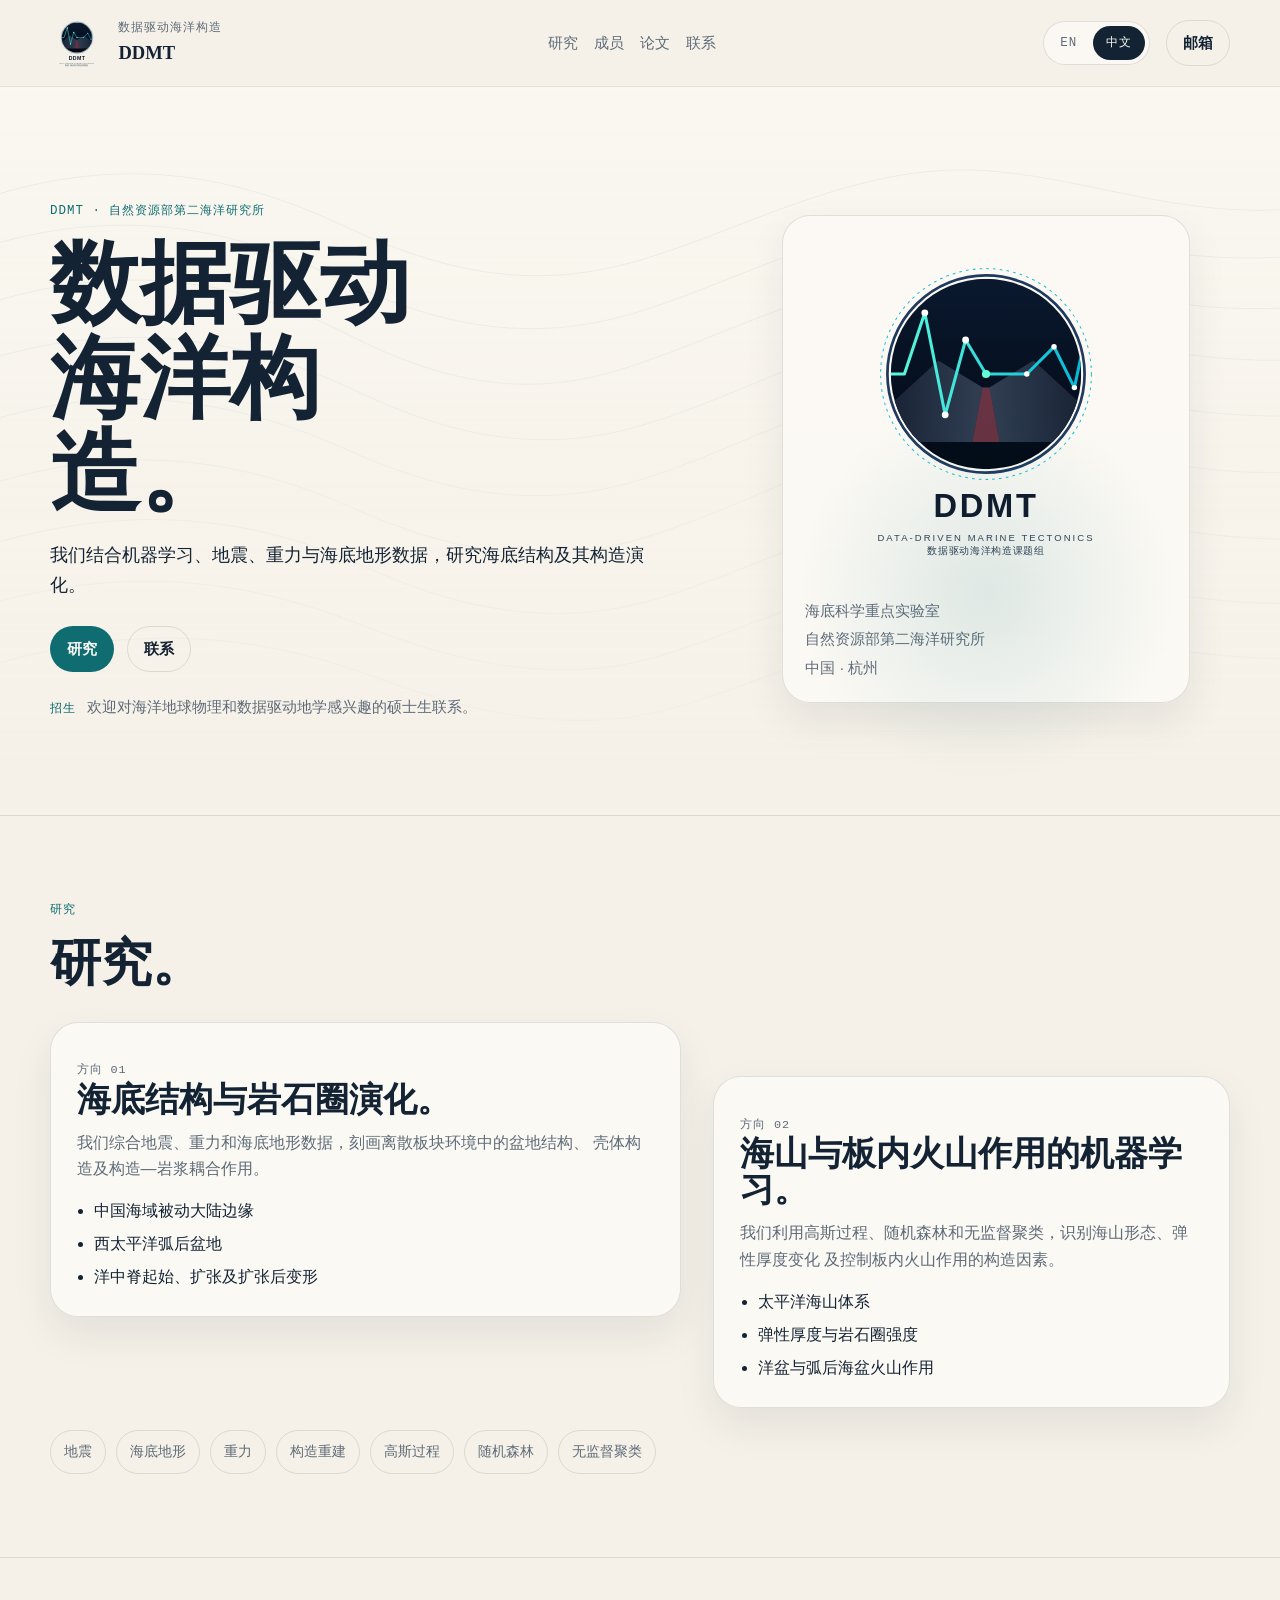
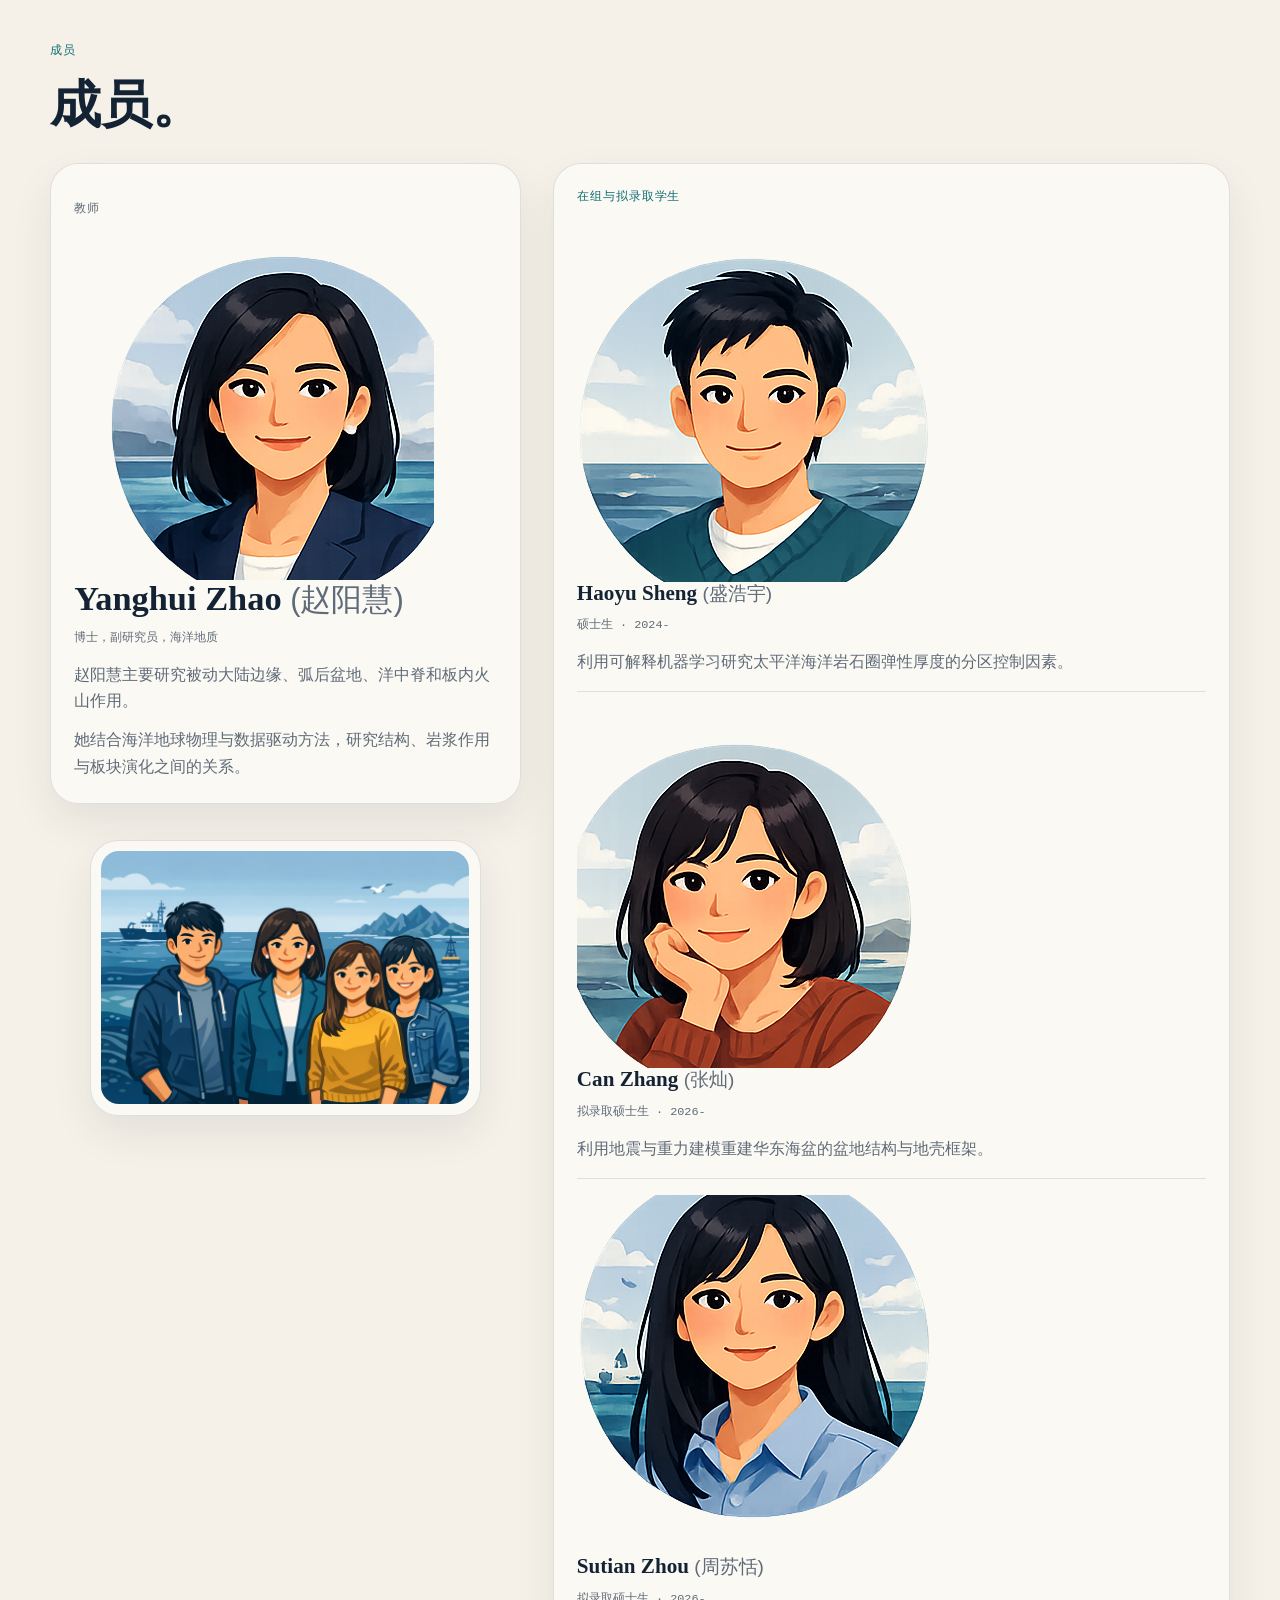
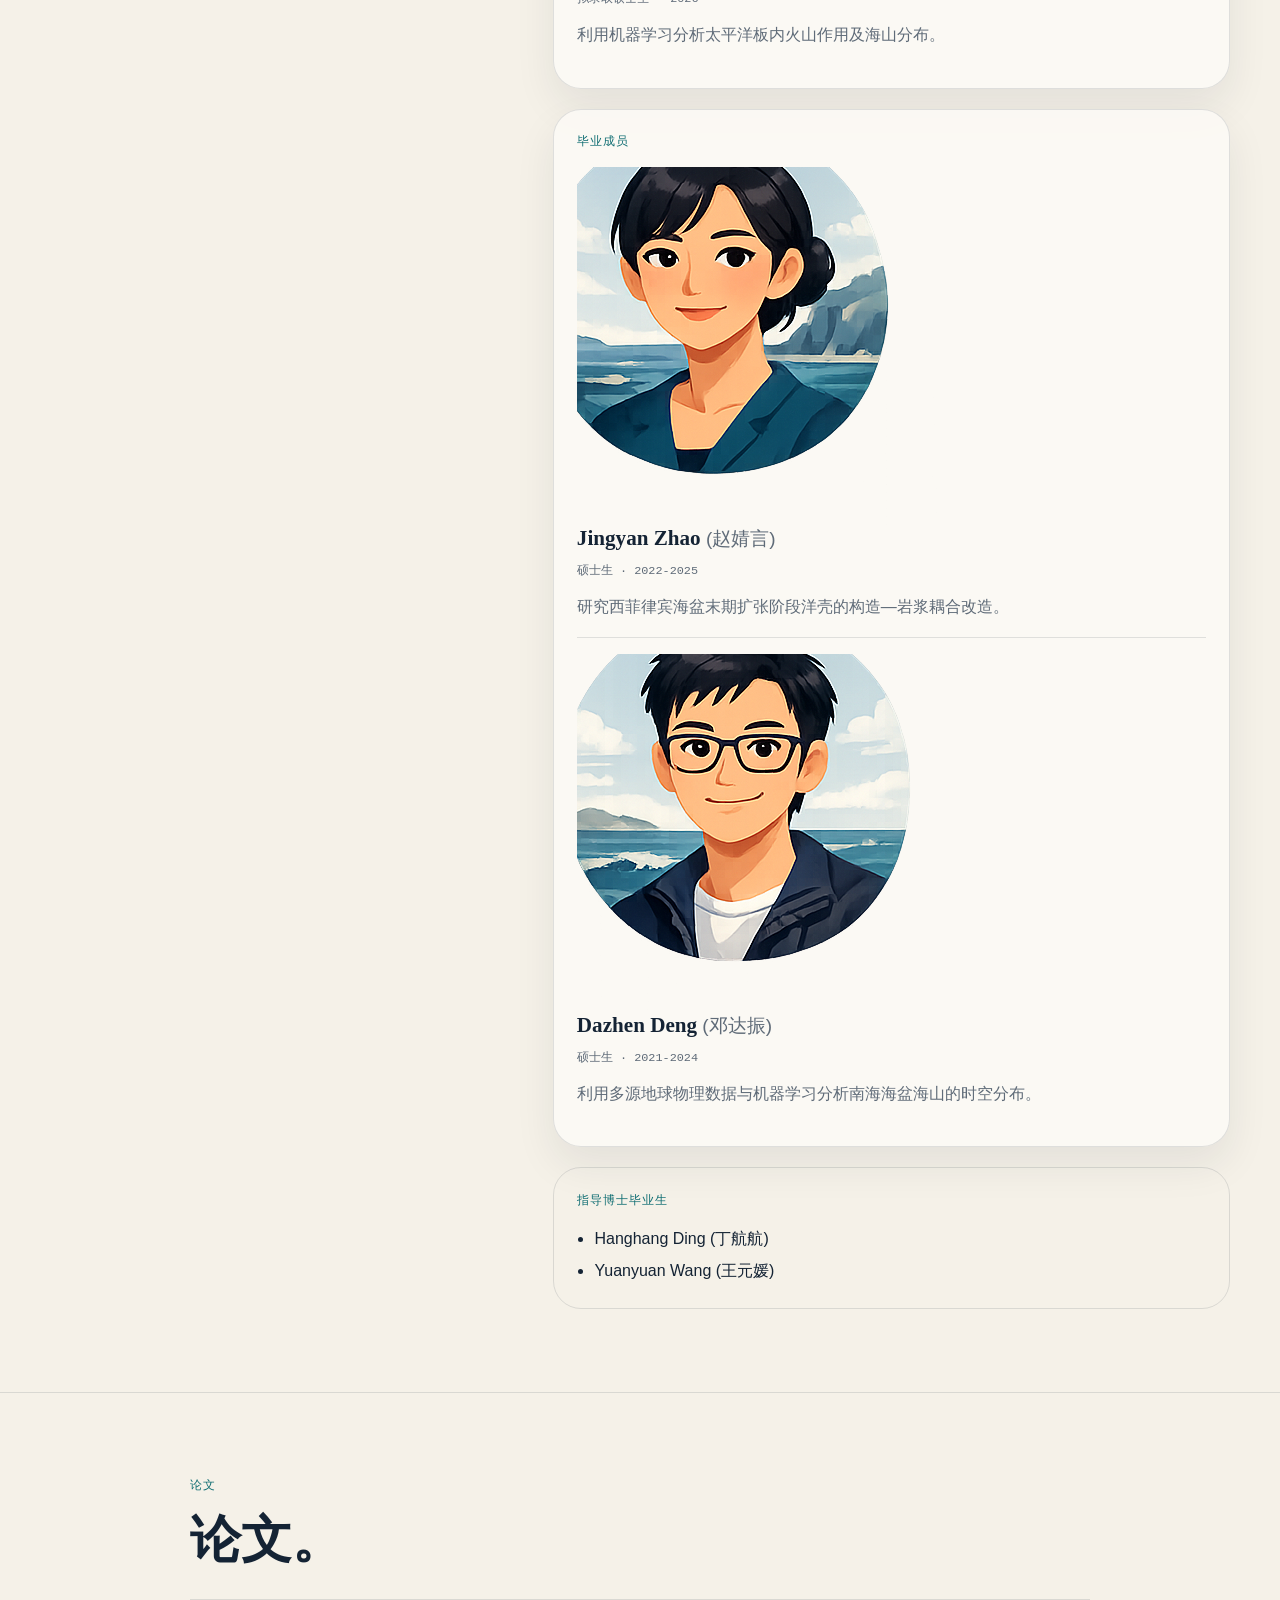
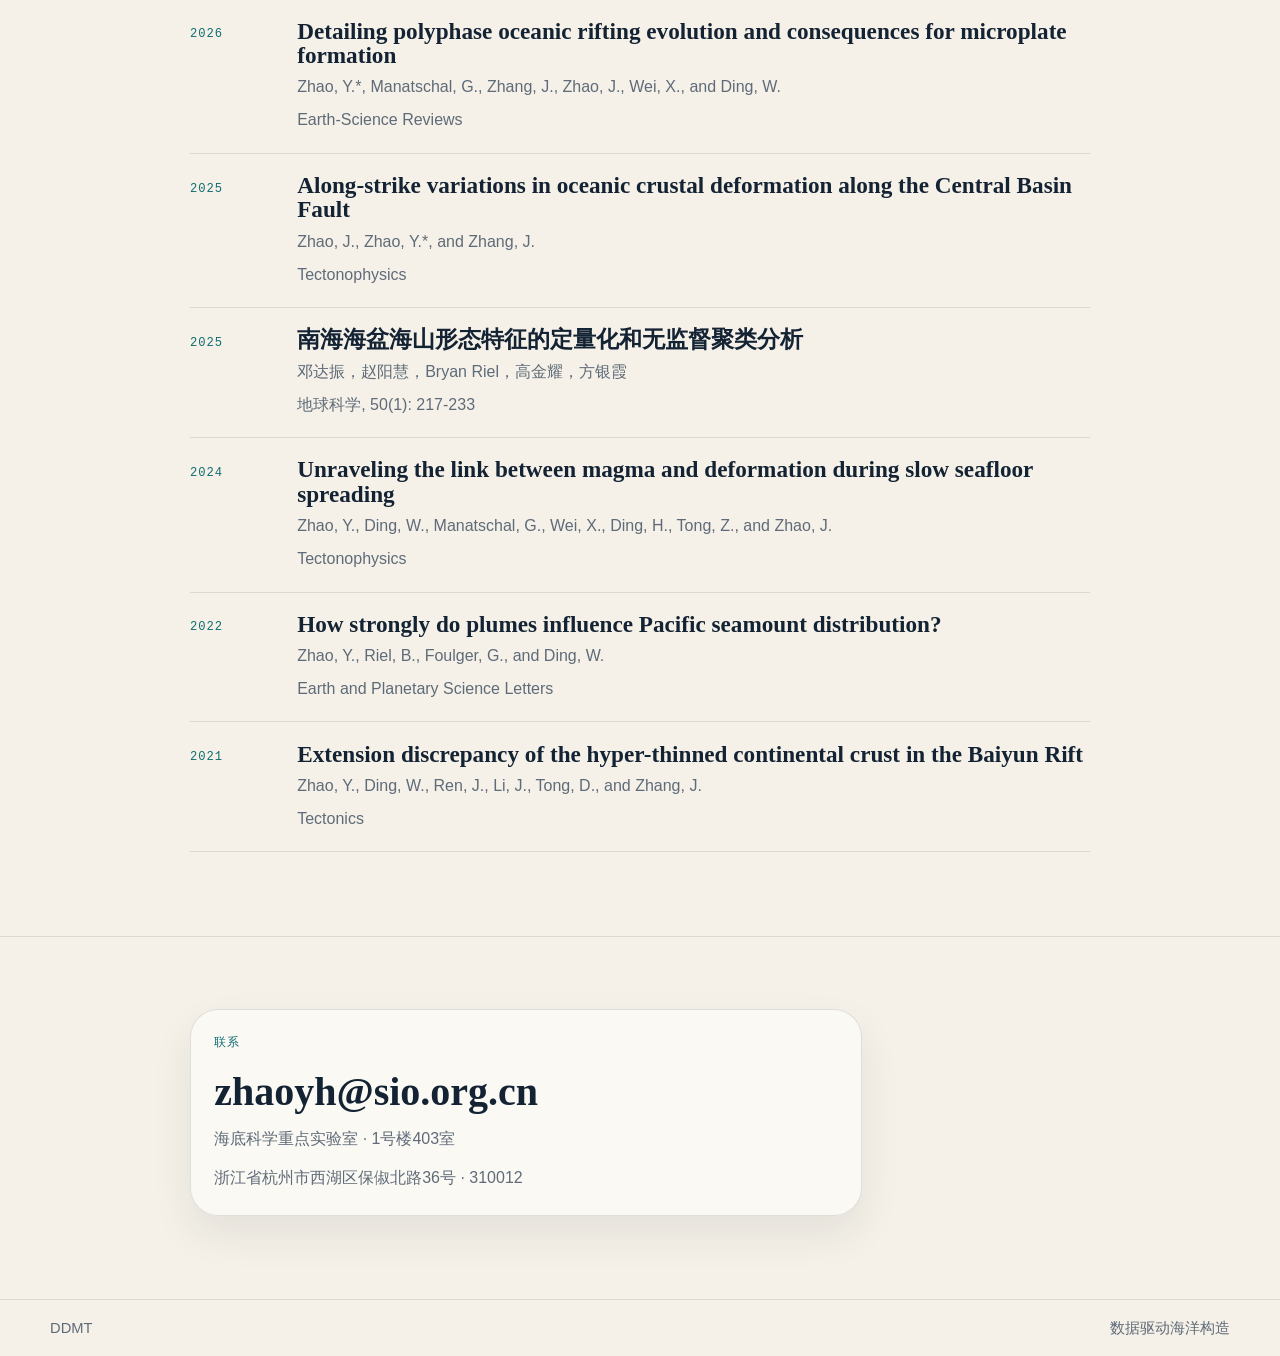
==== zh/index.html @ a1856ded "Update index.html" ====
<!doctype html>
<html lang="zh-CN">
  <head>
    <meta charset="utf-8">
    <meta name="viewport" content="width=device-width, initial-scale=1">
    <title>DDMT | 数据驱动海洋构造</title>
    <meta
      name="description"
      content="数据驱动海洋构造研究组结合机器学习、地震、重力与海底地形数据，研究海底结构及其构造演化。"
    >
    <link rel="stylesheet" href="../styles.css">
  </head>
  <body>
    <header class="site-header">
      <div class="shell header-shell">
        <a class="brand" href="#top" aria-label="DDMT 首页">
          <img src="../assets/logo.svg" alt="DDMT logo">
          <div class="brand-copy">
            <span>数据驱动海洋构造</span>
            <strong>DDMT</strong>
          </div>
        </a>

        <nav class="site-nav" aria-label="主导航">
          <a href="#research">研究</a>
          <a href="#people">成员</a>
          <a href="#publications">论文</a>
          <a href="#contact">联系</a>
        </nav>

        <div class="header-tools">
          <nav class="language-switch" aria-label="语言切换">
            <a href="../index.html" lang="en">EN</a>
            <a class="is-active" href="index.html" lang="zh-CN">中文</a>
          </nav>

          <a class="button button--ghost" href="mailto:zhaoyh@sio.org.cn">邮箱</a>
        </div>
      </div>
    </header>

    <main id="top">
      <section class="hero">
        <div class="shell hero-layout">
          <div class="hero-copy" data-reveal>
            <p class="section-tag">DDMT · 自然资源部第二海洋研究所</p>
            <h1>数据驱动海洋构造。</h1>
            <p class="hero-mission">
              我们结合机器学习、地震、重力与海底地形数据，研究海底结构及其构造演化。
            </p>

            <div class="hero-actions">
              <a class="button" href="#research">研究</a>
              <a class="button button--secondary" href="#contact">联系</a>
            </div>

            <p class="hero-note">
              <span>招生</span>
              欢迎对海洋地球物理和数据驱动地学感兴趣的硕士生联系。
            </p>
          </div>

          <figure class="hero-mark" data-reveal>
            <img class="hero-mark__logo" src="../assets/logo.svg" alt="DDMT logo">
            <div class="hero-mark__meta">
              <p>海底科学重点实验室</p>
              <p>自然资源部第二海洋研究所</p>
              <p>中国 · 杭州</p>
            </div>
          </figure>
        </div>
      </section>

      <section class="section" id="research">
        <div class="shell">
          <div class="section-head" data-reveal>
            <p class="section-tag">研究</p>
            <h2>研究。</h2>
          </div>

          <div class="research-columns">
            <article class="research-pillar research-pillar--primary" data-reveal>
              <p class="mono-label">方向 01</p>
              <h3>海底结构与岩石圈演化。</h3>
              <p>
                我们综合地震、重力和海底地形数据，刻画离散板块环境中的盆地结构、
                壳体构造及构造—岩浆耦合作用。
              </p>
              <ul class="plain-list">
                <li>中国海域被动大陆边缘</li>
                <li>西太平洋弧后盆地</li>
                <li>洋中脊起始、扩张及扩张后变形</li>
              </ul>
            </article>

            <article class="research-pillar research-pillar--secondary" data-reveal>
              <p class="mono-label">方向 02</p>
              <h3>海山与板内火山作用的机器学习。</h3>
              <p>
                我们利用高斯过程、随机森林和无监督聚类，识别海山形态、弹性厚度变化
                及控制板内火山作用的构造因素。
              </p>
              <ul class="plain-list">
                <li>太平洋海山体系</li>
                <li>弹性厚度与岩石圈强度</li>
                <li>洋盆与弧后海盆火山作用</li>
              </ul>
            </article>
          </div>

          <div class="method-band" data-reveal>
            <span>地震</span>
            <span>海底地形</span>
            <span>重力</span>
            <span>构造重建</span>
            <span>高斯过程</span>
            <span>随机森林</span>
            <span>无监督聚类</span>
          </div>
        </div>
      </section>

      <section class="section" id="people">
        <div class="shell">
          <div class="section-head" data-reveal>
            <p class="section-tag">成员</p>
            <h2>成员。</h2>
          </div>

          <div class="people-grid">
            <div class="people-aside">
              <article class="faculty-note" data-reveal>
                <p class="mono-label">教师</p>
                <div class="faculty-note__head">
                  <img class="person-card__avatar faculty-note__avatar" src="../assets/headshots/yanghui-zhao.png" alt="赵阳慧头像">
                  <div>
                    <h3>Yanghui Zhao <span>(赵阳慧)</span></h3>
                    <p class="person-meta">博士，副研究员，海洋地质</p>
                  </div>
                </div>
                <p>
                  赵阳慧主要研究被动大陆边缘、弧后盆地、洋中脊和板内火山作用。
                </p>
                <p>
                  她结合海洋地球物理与数据驱动方法，研究结构、岩浆作用与板块演化之间的关系。
                </p>
              </article>

              <figure class="group-figure" data-reveal>
                <img src="../assets/group-photo-placeholder.png" alt="DDMT 团队卡通合影">
              </figure>
            </div>

            <div class="people-lists">
              <section class="roster" data-reveal>
                <p class="mono-label">在组与拟录取学生</p>

                <article class="person-card">
                  <img class="person-card__avatar" src="../assets/headshots/haoyu-sheng.png" alt="盛浩宇头像">
                  <div>
                    <h4>Haoyu Sheng <span>(盛浩宇)</span></h4>
                    <p class="person-meta">硕士生 · 2024-</p>
                    <p>利用可解释机器学习研究太平洋海洋岩石圈弹性厚度的分区控制因素。</p>
                  </div>
                </article>

                <article class="person-card">
                  <img class="person-card__avatar" src="../assets/headshots/can-zhang.png" alt="张灿头像">
                  <div>
                    <h4>Can Zhang <span>(张灿)</span></h4>
                    <p class="person-meta">拟录取硕士生 · 2026-</p>
                    <p>利用地震与重力建模重建华东海盆的盆地结构与地壳框架。</p>
                  </div>
                </article>

                <article class="person-card">
                  <img class="person-card__avatar" src="../assets/headshots/sutian-zhou.png" alt="周苏恬头像">
                  <div>
                    <h4>Sutian Zhou <span>(周苏恬)</span></h4>
                    <p class="person-meta">拟录取硕士生 · 2026-</p>
                    <p>利用机器学习分析太平洋板内火山作用及海山分布。</p>
                  </div>
                </article>
              </section>

              <section class="roster" data-reveal>
                <p class="mono-label">毕业成员</p>

                <article class="person-card">
                  <img class="person-card__avatar" src="../assets/headshots/jingyan-zhao.png" alt="赵婧言头像">
                  <div>
                    <h4>Jingyan Zhao <span>(赵婧言)</span></h4>
                    <p class="person-meta">硕士生 · 2022-2025</p>
                    <p>研究西菲律宾海盆末期扩张阶段洋壳的构造—岩浆耦合改造。</p>
                  </div>
                </article>

                <article class="person-card">
                  <img class="person-card__avatar" src="../assets/headshots/dazhen-deng.png" alt="邓达振头像">
                  <div>
                    <h4>Dazhen Deng <span>(邓达振)</span></h4>
                    <p class="person-meta">硕士生 · 2021-2024</p>
                    <p>利用多源地球物理数据与机器学习分析南海海盆海山的时空分布。</p>
                  </div>
                </article>
              </section>

              <section class="roster roster--plain" data-reveal>
                <p class="mono-label">指导博士毕业生</p>
                <ul class="plain-list plain-list--tight">
                  <li>Hanghang Ding (丁航航)</li>
                  <li>Yuanyuan Wang (王元媛)</li>
                </ul>
              </section>
            </div>
          </div>
        </div>
      </section>

      <section class="section" id="publications">
        <div class="shell shell--narrow">
          <div class="section-head" data-reveal>
            <p class="section-tag">论文</p>
            <h2>论文。</h2>
          </div>

          <div class="publication-list">
            <article class="publication-row" data-reveal>
              <p class="publication-year">2026</p>
              <div class="publication-main">
                <h3>Detailing polyphase oceanic rifting evolution and consequences for microplate formation</h3>
                <p>Zhao, Y.*, Manatschal, G., Zhang, J., Zhao, J., Wei, X., and Ding, W.</p>
                <p class="publication-venue">Earth-Science Reviews</p>
              </div>
            </article>

            <article class="publication-row" data-reveal>
              <p class="publication-year">2025</p>
              <div class="publication-main">
                <h3>Along-strike variations in oceanic crustal deformation along the Central Basin Fault</h3>
                <p>Zhao, J., Zhao, Y.*, and Zhang, J.</p>
                <p class="publication-venue">Tectonophysics</p>
              </div>
            </article>

            <article class="publication-row" data-reveal>
              <p class="publication-year">2025</p>
              <div class="publication-main">
                <h3>南海海盆海山形态特征的定量化和无监督聚类分析</h3>
                <p>邓达振，赵阳慧，Bryan Riel，高金耀，方银霞</p>
                <p class="publication-venue">地球科学, 50(1): 217-233</p>
              </div>
            </article>

            <article class="publication-row" data-reveal>
              <p class="publication-year">2024</p>
              <div class="publication-main">
                <h3>Unraveling the link between magma and deformation during slow seafloor spreading</h3>
                <p>Zhao, Y., Ding, W., Manatschal, G., Wei, X., Ding, H., Tong, Z., and Zhao, J.</p>
                <p class="publication-venue">Tectonophysics</p>
              </div>
            </article>

            <article class="publication-row" data-reveal>
              <p class="publication-year">2022</p>
              <div class="publication-main">
                <h3>How strongly do plumes influence Pacific seamount distribution?</h3>
                <p>Zhao, Y., Riel, B., Foulger, G., and Ding, W.</p>
                <p class="publication-venue">Earth and Planetary Science Letters</p>
              </div>
            </article>

            <article class="publication-row" data-reveal>
              <p class="publication-year">2021</p>
              <div class="publication-main">
                <h3>Extension discrepancy of the hyper-thinned continental crust in the Baiyun Rift</h3>
                <p>Zhao, Y., Ding, W., Ren, J., Li, J., Tong, D., and Zhang, J.</p>
                <p class="publication-venue">Tectonics</p>
              </div>
            </article>
          </div>
        </div>
      </section>

      <section class="section section--contact" id="contact">
        <div class="shell shell--narrow">
          <div class="contact-block" data-reveal>
            <p class="section-tag">联系</p>
            <a class="contact-line contact-line--primary" href="mailto:zhaoyh@sio.org.cn">zhaoyh@sio.org.cn</a>
            <p class="contact-line">海底科学重点实验室 · 1号楼403室</p>
            <p class="contact-line">浙江省杭州市西湖区保俶北路36号 · 310012</p>
          </div>
        </div>
      </section>
    </main>

    <footer class="site-footer">
      <div class="shell footer-shell">
        <p>DDMT</p>
        <p>数据驱动海洋构造</p>
      </div>
    </footer>

    <script src="../script.js"></script>
  </body>
</html>
---- styles.css ----
:root {
  --paper: #f5f1e8;
  --paper-strong: #fcfaf5;
  --panel: #faf7f0;
  --ink: #142334;
  --muted: #5f6b78;
  --accent: #0f6d72;
  --accent-soft: rgba(15, 109, 114, 0.1);
  --rule: rgba(20, 35, 52, 0.12);
  --shadow: 0 18px 40px rgba(20, 35, 52, 0.08);
  --font-display: "Iowan Old Style", "Palatino Linotype", "Book Antiqua", "Noto Serif SC", "Songti SC", serif;
  --font-sans: -apple-system, BlinkMacSystemFont, "PingFang SC", "Hiragino Sans GB", "Noto Sans SC", "Helvetica Neue", Arial, sans-serif;
  --font-mono: "SFMono-Regular", "SF Mono", Menlo, Consolas, "Liberation Mono", monospace;
  --radius-lg: 28px;
  --radius-md: 20px;
}

* {
  box-sizing: border-box;
}

html {
  scroll-behavior: smooth;
}

body {
  margin: 0;
  color: var(--ink);
  background: var(--paper);
  font-family: var(--font-sans);
  line-height: 1.65;
}

img {
  display: block;
  max-width: 100%;
}

a {
  color: inherit;
  text-decoration: none;
}

.shell {
  width: min(1180px, calc(100vw - 2rem));
  margin: 0 auto;
}

.shell--narrow {
  width: min(900px, calc(100vw - 2rem));
}

.site-header {
  position: sticky;
  top: 0;
  z-index: 20;
  border-bottom: 1px solid rgba(20, 35, 52, 0.08);
  background: rgba(245, 241, 232, 0.86);
  backdrop-filter: blur(16px);
}

.header-shell,
.footer-shell {
  display: flex;
  align-items: center;
  justify-content: space-between;
  gap: 1rem;
  padding: 1rem 0;
}

.brand {
  display: inline-flex;
  align-items: center;
  gap: 0.9rem;
  min-width: 0;
}

.brand img {
  width: 54px;
  height: 54px;
}

.brand-copy {
  display: grid;
  gap: 0.08rem;
}

.brand-copy span {
  color: var(--muted);
  font-size: 0.76rem;
  letter-spacing: 0.08em;
  text-transform: uppercase;
}

.brand-copy strong {
  font-family: var(--font-display);
  font-size: 1.16rem;
  font-weight: 600;
}

.site-nav,
.header-tools {
  display: flex;
  align-items: center;
  gap: 1rem;
}

.site-nav a {
  color: var(--muted);
  font-size: 0.95rem;
}

.site-nav a:hover,
.site-nav a:focus-visible {
  color: var(--ink);
}

.language-switch {
  display: inline-flex;
  align-items: center;
  gap: 0.18rem;
  padding: 0.22rem;
  border: 1px solid var(--rule);
  border-radius: 999px;
  background: rgba(252, 250, 245, 0.86);
}

.language-switch a,
.section-tag,
.mono-label,
.publication-year {
  font-family: var(--font-mono);
  letter-spacing: 0.08em;
  text-transform: uppercase;
}

.language-switch a {
  display: inline-flex;
  align-items: center;
  justify-content: center;
  min-height: 34px;
  padding: 0 0.82rem;
  border-radius: 999px;
  color: var(--muted);
  font-size: 0.78rem;
}

.language-switch a.is-active {
  background: var(--ink);
  color: var(--paper-strong);
}

.button {
  display: inline-flex;
  align-items: center;
  justify-content: center;
  min-height: 46px;
  padding: 0 1rem;
  border: 1px solid transparent;
  border-radius: 999px;
  background: var(--accent);
  color: var(--paper-strong);
  font-family: var(--font-sans);
  font-size: 0.95rem;
  font-weight: 600;
  transition: transform 180ms ease, background 180ms ease, color 180ms ease;
}

.button:hover,
.button:focus-visible {
  transform: translateY(-1px);
}

.button--secondary,
.button--ghost {
  border-color: var(--rule);
  background: transparent;
  color: var(--ink);
}

.hero {
  position: relative;
  overflow: clip;
  padding: 7rem 0 6rem;
}

.hero::before {
  content: "";
  position: absolute;
  inset: 0;
  background:
    linear-gradient(180deg, rgba(252, 250, 245, 0.7), rgba(245, 241, 232, 0.92)),
    url("assets/contours.svg") center top / cover no-repeat;
  opacity: 0.95;
  pointer-events: none;
}

.hero::after {
  content: "";
  position: absolute;
  inset: auto 8% 2rem auto;
  width: 24rem;
  height: 24rem;
  border-radius: 50%;
  background: radial-gradient(circle, rgba(15, 109, 114, 0.12), transparent 70%);
  pointer-events: none;
}

.hero-layout,
.research-columns,
.people-grid {
  position: relative;
  display: grid;
  gap: 2rem;
}

.hero-layout {
  grid-template-columns: minmax(0, 1.15fr) minmax(300px, 0.85fr);
  align-items: end;
}

.hero-copy,
[data-reveal] {
  opacity: 1;
  transform: translateY(0);
  transition: opacity 700ms ease, transform 700ms ease;
}

.js-ready [data-reveal] {
  opacity: 0;
  transform: translateY(18px);
}

.js-ready [data-reveal].is-visible {
  opacity: 1;
  transform: translateY(0);
}

.section-tag {
  margin: 0 0 1rem;
  color: var(--accent);
  font-size: 0.78rem;
}

.hero h1,
.section-head h2,
.research-pillar h3,
.faculty-note h3,
.person-card h4,
.publication-main h3,
.contact-line--primary {
  margin: 0;
  font-family: var(--font-display);
  font-weight: 600;
  line-height: 1.05;
}

.hero h1 {
  max-width: 10ch;
  font-size: clamp(3.2rem, 7vw, 6rem);
}

.hero-mission {
  max-width: 38rem;
  margin: 1.35rem 0 0;
  font-size: 1.12rem;
  color: var(--ink);
}

.hero-actions {
  display: flex;
  flex-wrap: wrap;
  gap: 0.8rem;
  margin-top: 1.6rem;
}

.hero-note {
  display: flex;
  flex-wrap: wrap;
  gap: 0.7rem;
  align-items: baseline;
  margin: 1.35rem 0 0;
  color: var(--muted);
  font-size: 0.96rem;
}

.hero-note span {
  color: var(--accent);
  font-family: var(--font-mono);
  font-size: 0.75rem;
  letter-spacing: 0.08em;
  text-transform: uppercase;
}

.hero-mark,
.research-pillar,
.faculty-note,
.group-figure,
.roster,
.contact-block {
  border: 1px solid var(--rule);
  border-radius: var(--radius-lg);
  background: rgba(252, 250, 245, 0.88);
  box-shadow: var(--shadow);
}

.hero-mark {
  display: grid;
  gap: 1.2rem;
  padding: 1.4rem;
}

.hero-mark__logo {
  width: min(100%, 340px);
  justify-self: center;
}

.hero-mark__meta {
  display: grid;
  gap: 0.2rem;
  color: var(--muted);
  font-size: 0.96rem;
}

.hero-mark__meta p {
  margin: 0;
}

.section {
  padding: 5.2rem 0;
  border-top: 1px solid var(--rule);
}

.section-head {
  max-width: 48rem;
  margin-bottom: 2rem;
}

.section-head h2 {
  font-size: clamp(2.1rem, 4vw, 3.8rem);
}

.research-columns {
  grid-template-columns: minmax(0, 1.1fr) minmax(0, 0.9fr);
  align-items: start;
}

.research-pillar {
  padding: 1.6rem;
}

.research-pillar--secondary {
  margin-top: 3.4rem;
}

.mono-label {
  margin: 0 0 0.9rem;
  color: var(--accent);
  font-size: 0.74rem;
}

.research-pillar h3,
.faculty-note h3,
.publication-main h3 {
  font-size: clamp(1.45rem, 3vw, 2.15rem);
}

.research-pillar p,
.faculty-note p,
.person-card p,
.publication-main p,
.contact-line {
  margin: 0.8rem 0 0;
  color: var(--muted);
}

.plain-list {
  margin: 1rem 0 0;
  padding-left: 1.1rem;
}

.plain-list li + li {
  margin-top: 0.4rem;
}

.plain-list--tight {
  margin-top: 0.6rem;
}

.method-band {
  display: flex;
  flex-wrap: wrap;
  gap: 0.65rem;
  margin-top: 1.4rem;
}

.method-band span {
  padding: 0.58rem 0.8rem;
  border-radius: 999px;
  background: transparent;
  border: 1px solid var(--rule);
  color: var(--muted);
  font-size: 0.88rem;
}

.people-grid {
  grid-template-columns: minmax(280px, 0.82fr) minmax(0, 1.18fr);
  align-items: start;
}

.people-aside,
.people-lists {
  display: grid;
  gap: 1.25rem;
}

.faculty-note,
.roster,
.contact-block {
  padding: 1.45rem;
}

.faculty-note h3 span,
.person-card h4 span {
  color: var(--muted);
  font-family: var(--font-sans);
  font-size: 0.9em;
  font-weight: 500;
}

.person-meta {
  color: var(--accent);
  font-family: var(--font-mono);
  font-size: 0.74rem;
}

.group-figure {
  padding: 0.65rem;
}

.group-figure img {
  width: 100%;
  aspect-ratio: 16 / 11;
  object-fit: cover;
  border-radius: calc(var(--radius-lg) - 10px);
}

.person-card {
  padding: 1rem 0;
  border-top: 1px solid var(--rule);
}

.person-card:first-of-type {
  padding-top: 0;
  border-top: 0;
}

.person-card h4 {
  font-size: 1.32rem;
}

.roster--plain {
  background: transparent;
  box-shadow: none;
}

.publication-list {
  border-top: 1px solid var(--rule);
}

.publication-row {
  display: grid;
  grid-template-columns: 88px minmax(0, 1fr);
  gap: 1.2rem;
  padding: 1.2rem 0;
  border-bottom: 1px solid var(--rule);
  transition: transform 180ms ease;
}

.publication-row:hover {
  transform: translateX(8px);
}

.publication-year {
  margin: 0.35rem 0 0;
  color: var(--accent);
  font-size: 0.76rem;
}

.publication-main h3 {
  font-size: 1.45rem;
  text-decoration: underline;
  text-decoration-thickness: 1px;
  text-underline-offset: 0.14em;
  text-decoration-color: transparent;
  transition: text-decoration-color 180ms ease;
}

.publication-row:hover .publication-main h3 {
  text-decoration-color: currentColor;
}

.publication-main p {
  margin-top: 0.42rem;
}

.publication-venue {
  color: var(--ink);
}

.section--contact {
  padding-top: 4.5rem;
}

.contact-block {
  max-width: 42rem;
}

.contact-line {
  font-size: 1rem;
}

.contact-line--primary {
  display: inline-block;
  margin-top: 0.1rem;
  font-size: clamp(1.7rem, 4vw, 2.5rem);
  color: var(--ink);
}

.site-footer {
  border-top: 1px solid var(--rule);
}

.site-footer p {
  margin: 0;
  color: var(--muted);
  font-size: 0.92rem;
}

@media (max-width: 980px) {
  .hero-layout,
  .research-columns,
  .people-grid {
    grid-template-columns: 1fr;
  }

  .research-pillar--secondary {
    margin-top: 0;
  }
}

@media (max-width: 780px) {
  .header-shell,
  .footer-shell,
  .site-nav,
  .header-tools,
  .hero-actions {
    flex-wrap: wrap;
  }

  .header-shell {
    justify-content: center;
  }

  .site-nav,
  .header-tools {
    justify-content: center;
    width: 100%;
  }

  .button--ghost {
    width: 100%;
  }

  .hero {
    padding-top: 5.6rem;
  }

  .hero h1 {
    max-width: 12ch;
  }

  .publication-row {
    grid-template-columns: 1fr;
    gap: 0.4rem;
  }
}
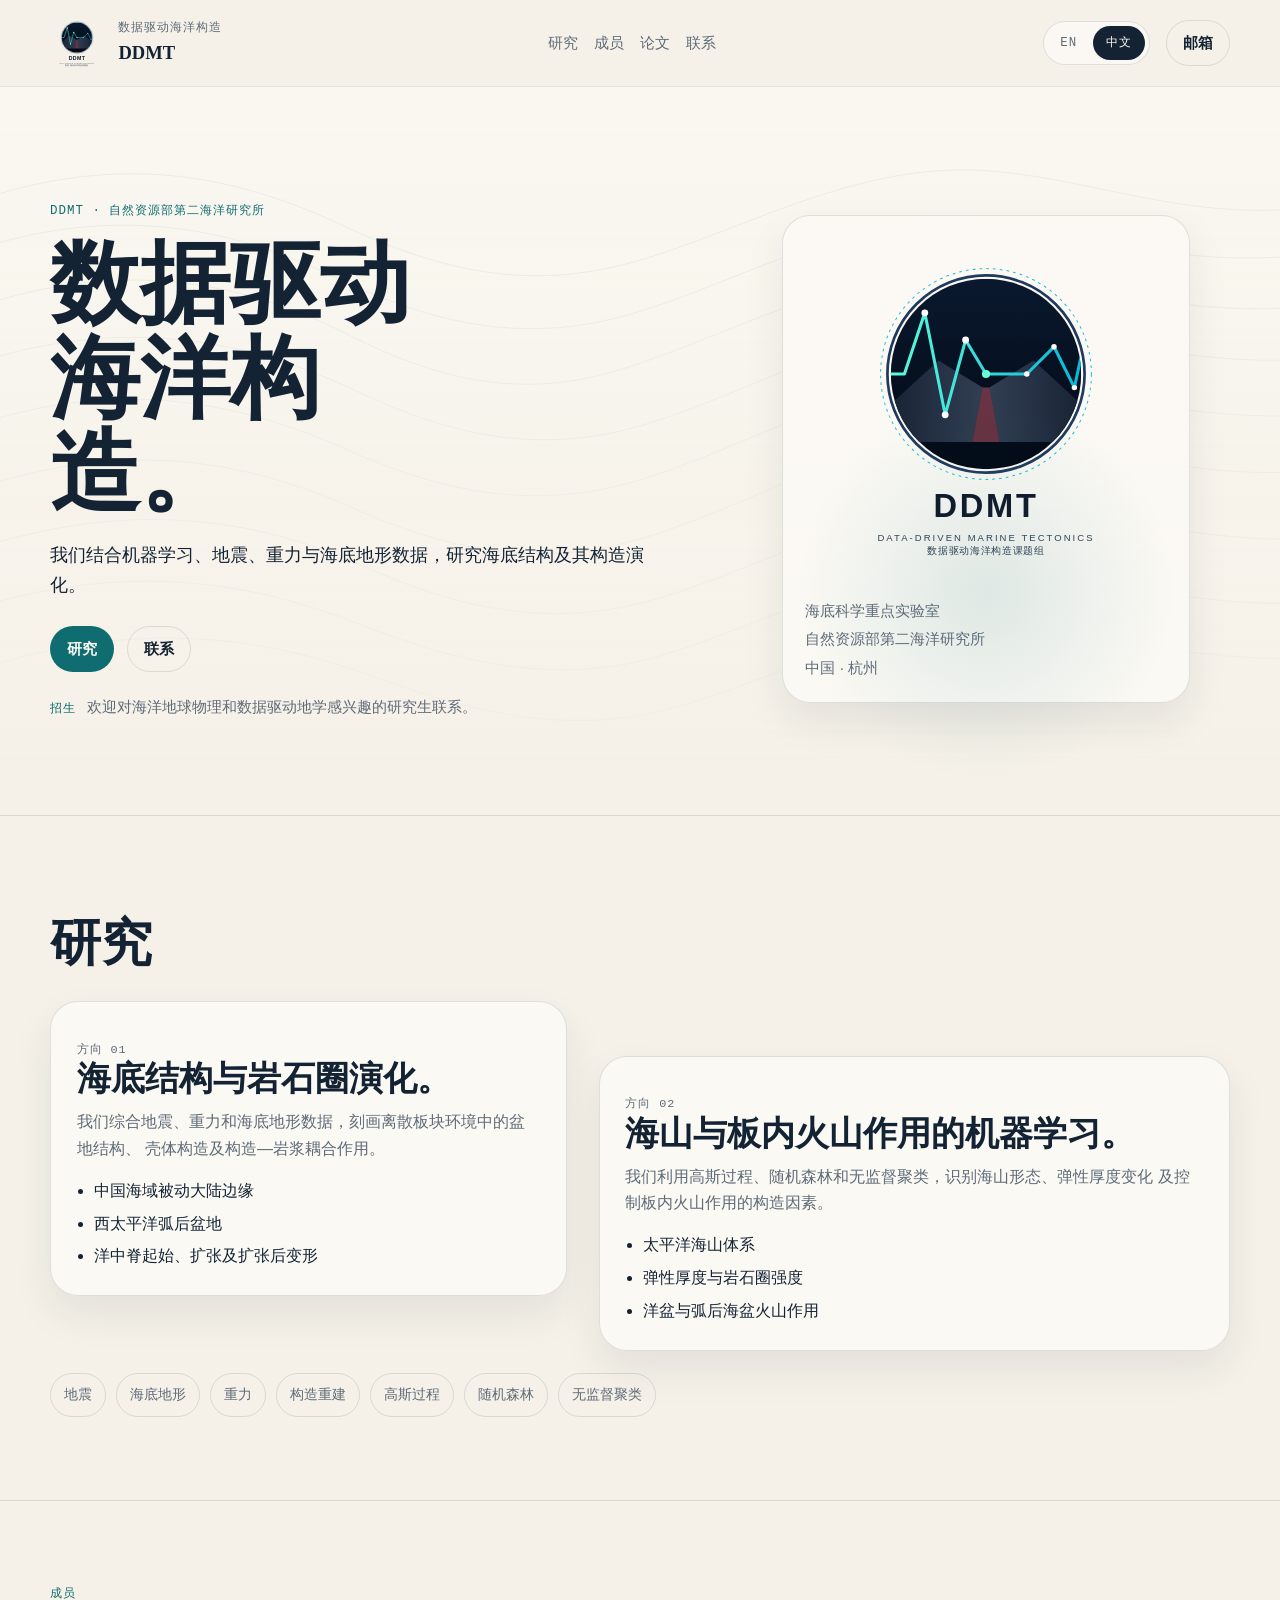
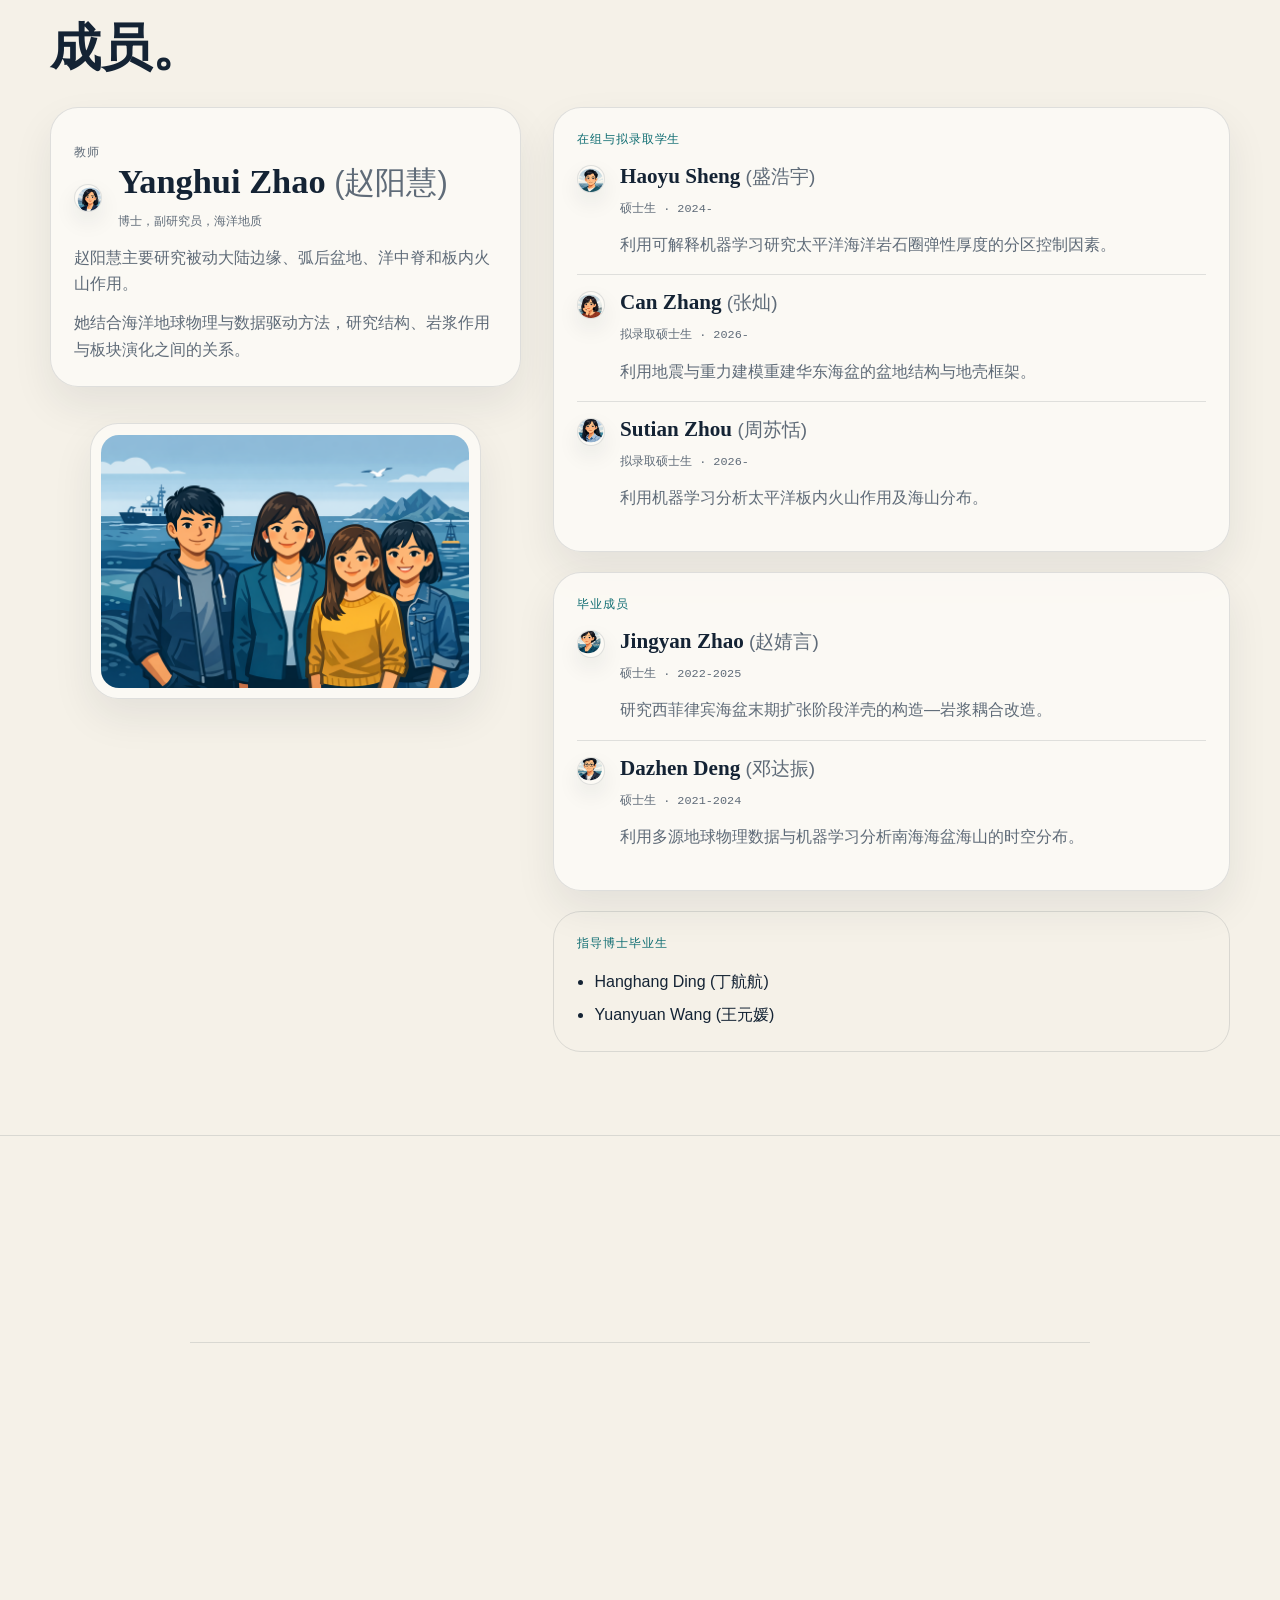
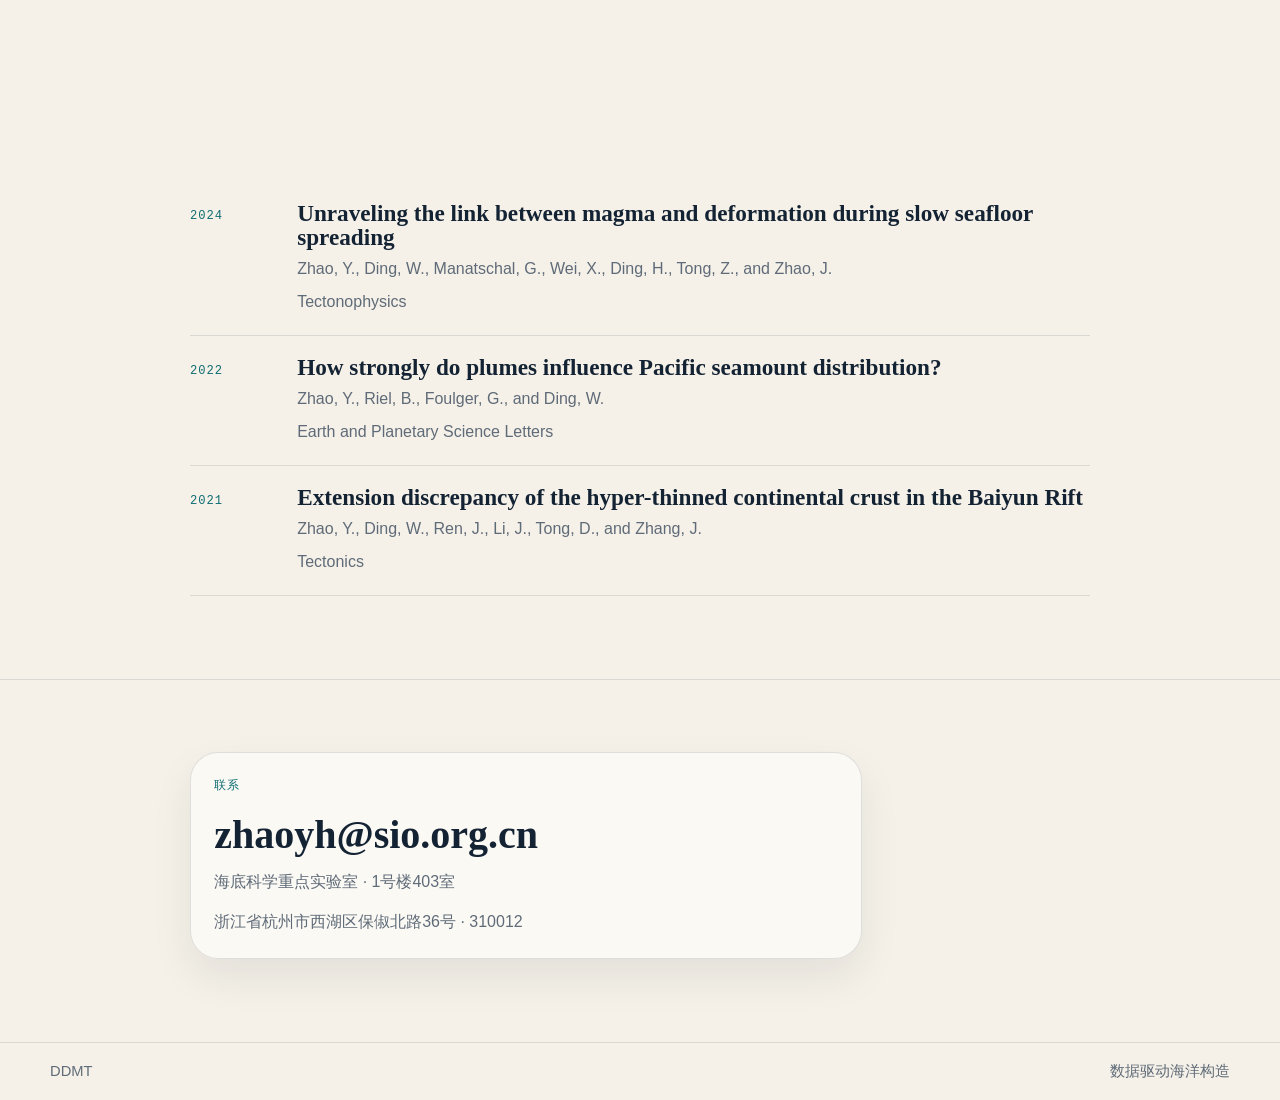
==== commit c4547393: "Update index.html" ====
--- a/zh/index.html
+++ b/zh/index.html
@@ -56,7 +56,7 @@
 
             <p class="hero-note">
               <span>招生</span>
-              欢迎对海洋地球物理和数据驱动地学感兴趣的硕士生联系。
+              欢迎对海洋地球物理和数据驱动地学感兴趣的研究生联系。
             </p>
           </div>
 
@@ -74,8 +74,8 @@
       <section class="section" id="research">
         <div class="shell">
           <div class="section-head" data-reveal>
-            <p class="section-tag">研究</p>
-            <h2>研究。</h2>
+            <p class="section-tag"></p>
+            <h2>研究</h2>
           </div>
 
           <div class="research-columns">
--- a/styles.css
+++ b/styles.css
@@ -11,6 +11,8 @@
   --font-display: "Iowan Old Style", "Palatino Linotype", "Book Antiqua", "Noto Serif SC", "Songti SC", serif;
   --font-sans: -apple-system, BlinkMacSystemFont, "PingFang SC", "Hiragino Sans GB", "Noto Sans SC", "Helvetica Neue", Arial, sans-serif;
   --font-mono: "SFMono-Regular", "SF Mono", Menlo, Consolas, "Liberation Mono", monospace;
+  --avatar-size: 28px;
+  --avatar-size-featured: 42px;
   --radius-lg: 28px;
   --radius-md: 20px;
 }
@@ -341,7 +343,7 @@
 }
 
 .research-columns {
-  grid-template-columns: minmax(0, 1.1fr) minmax(0, 0.9fr);
+  grid-template-columns: minmax(0, 0.9fr) minmax(0, 1.1fr);
   align-items: start;
 }
 
@@ -420,6 +422,18 @@
   padding: 1.45rem;
 }
 
+.faculty-note__head {
+  display: grid;
+  grid-template-columns: auto minmax(0, 1fr);
+  gap: 1rem;
+  align-items: center;
+}
+
+.faculty-note__avatar {
+  width: var(--avatar-size-featured);
+  height: var(--avatar-size-featured);
+}
+
 .faculty-note h3 span,
 .person-card h4 span {
   color: var(--muted);
@@ -446,6 +460,10 @@
 }
 
 .person-card {
+  display: grid;
+  grid-template-columns: auto minmax(0, 1fr);
+  gap: 0.95rem;
+  align-items: start;
   padding: 1rem 0;
   border-top: 1px solid var(--rule);
 }
@@ -457,6 +475,16 @@
 
 .person-card h4 {
   font-size: 1.32rem;
+}
+
+.person-card__avatar {
+  width: var(--avatar-size);
+  height: var(--avatar-size);
+  object-fit: cover;
+  border-radius: 50%;
+  border: 1px solid rgba(20, 35, 52, 0.12);
+  box-shadow: 0 10px 22px rgba(20, 35, 52, 0.08);
+  background: var(--paper-strong);
 }
 
 .roster--plain {
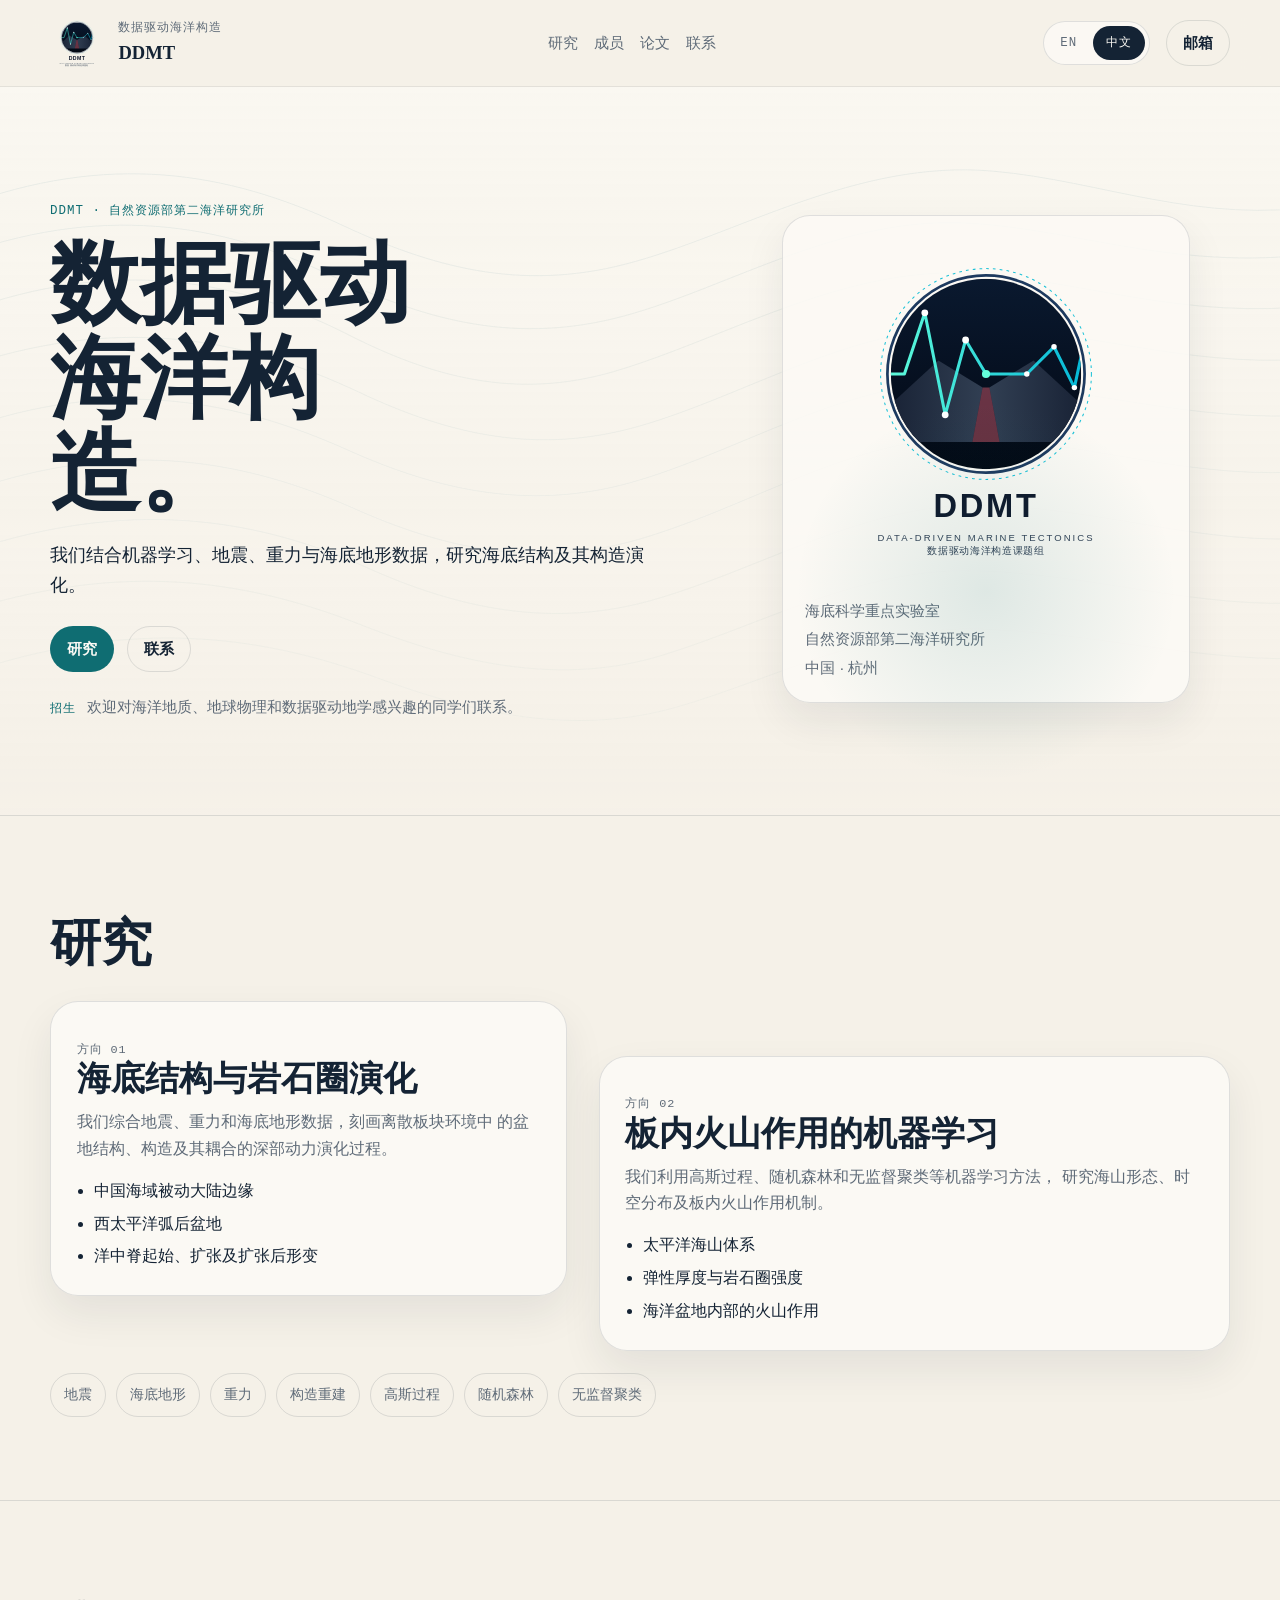
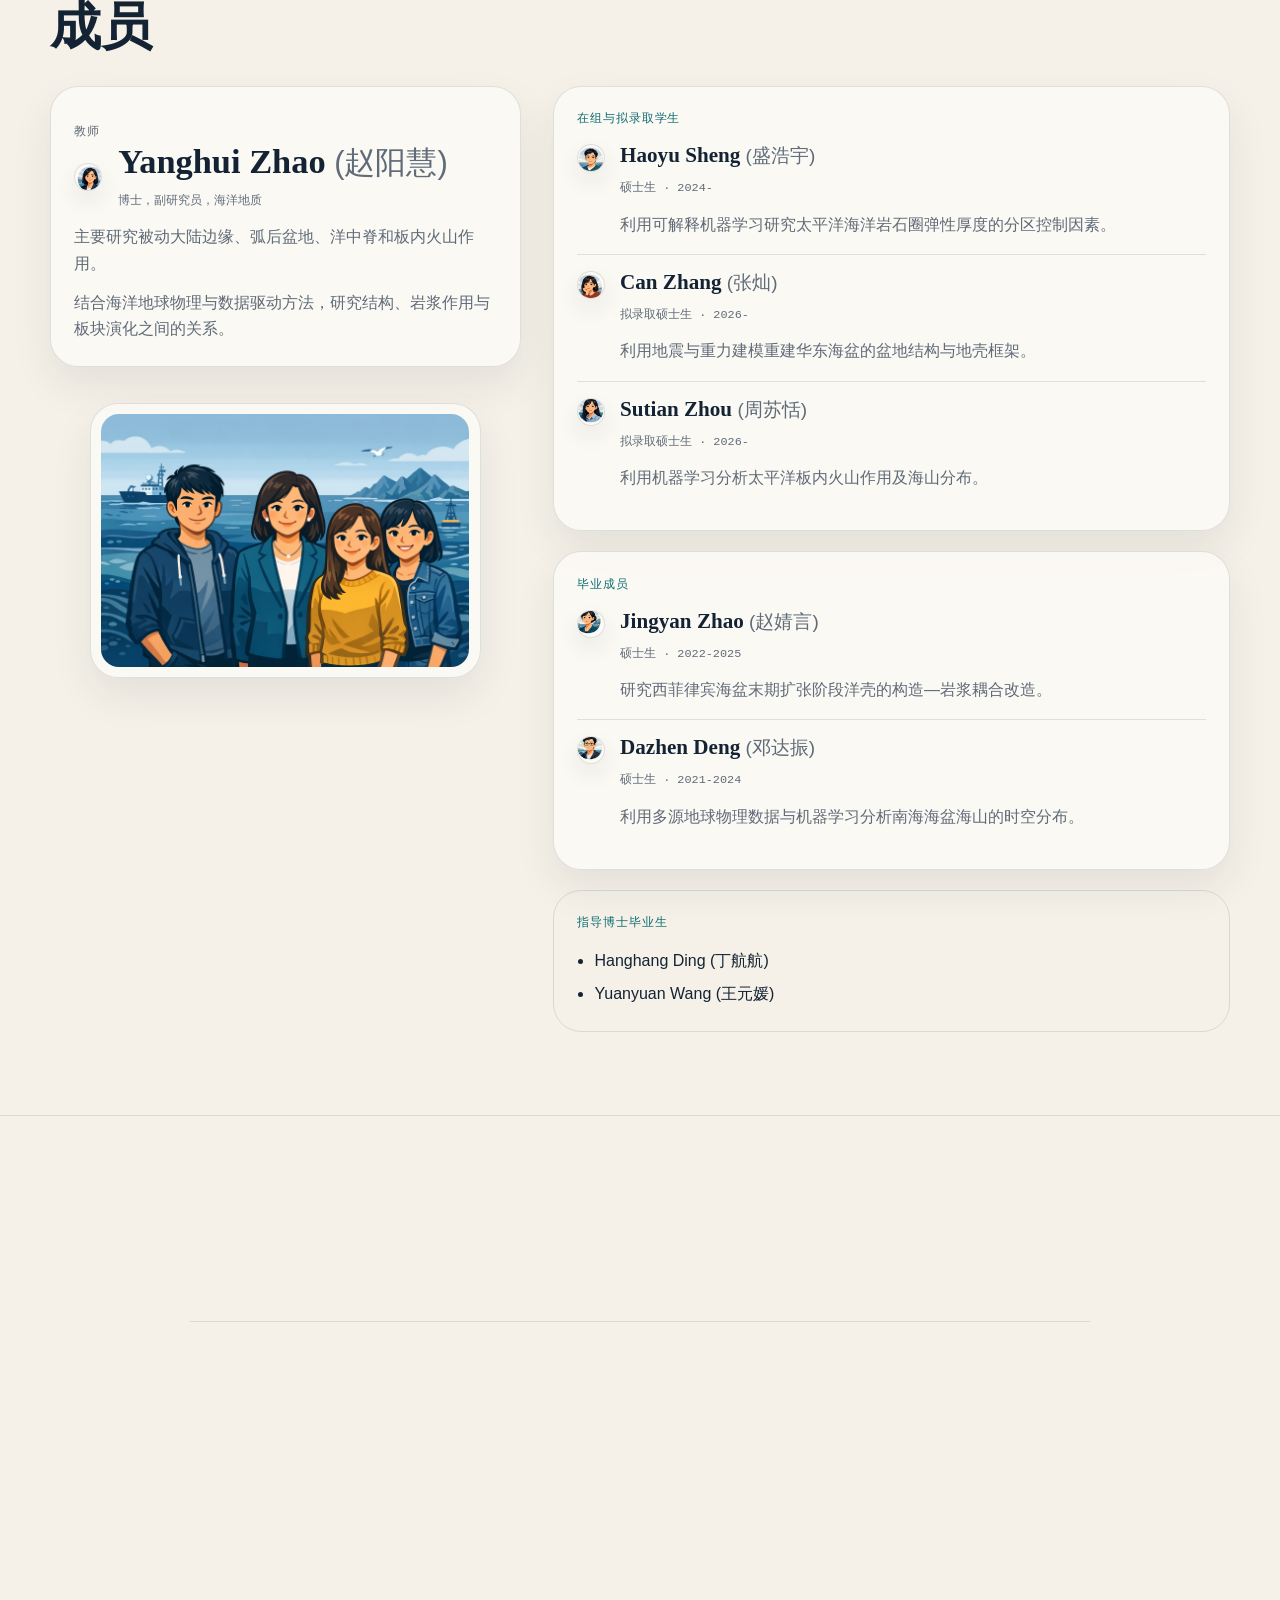
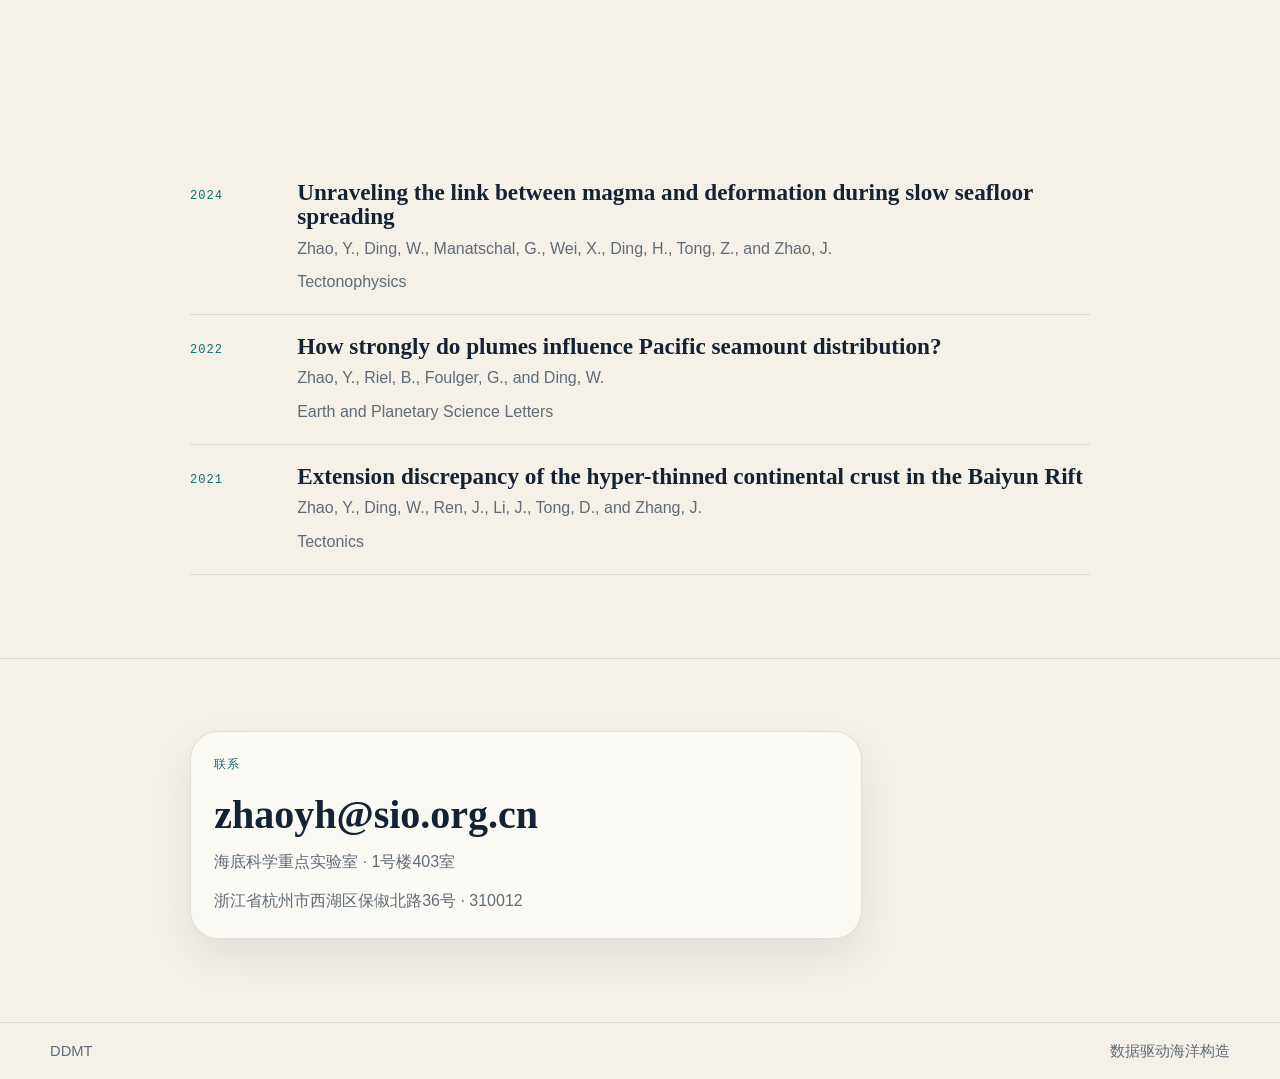
==== commit 1a3d4679: "Update index.html" ====
--- a/zh/index.html
+++ b/zh/index.html
@@ -56,7 +56,7 @@
 
             <p class="hero-note">
               <span>招生</span>
-              欢迎对海洋地球物理和数据驱动地学感兴趣的研究生联系。
+              欢迎对海洋地质、地球物理和数据驱动地学感兴趣的同学们联系。
             </p>
           </div>
 
@@ -81,29 +81,29 @@
           <div class="research-columns">
             <article class="research-pillar research-pillar--primary" data-reveal>
               <p class="mono-label">方向 01</p>
-              <h3>海底结构与岩石圈演化。</h3>
+              <h3>海底结构与岩石圈演化</h3>
               <p>
-                我们综合地震、重力和海底地形数据，刻画离散板块环境中的盆地结构、
-                壳体构造及构造—岩浆耦合作用。
+                我们综合地震、重力和海底地形数据，刻画离散板块环境中
+                的盆地结构、构造及其耦合的深部动力演化过程。
               </p>
               <ul class="plain-list">
                 <li>中国海域被动大陆边缘</li>
                 <li>西太平洋弧后盆地</li>
-                <li>洋中脊起始、扩张及扩张后变形</li>
+                <li>洋中脊起始、扩张及扩张后形变</li>
               </ul>
             </article>
 
             <article class="research-pillar research-pillar--secondary" data-reveal>
               <p class="mono-label">方向 02</p>
-              <h3>海山与板内火山作用的机器学习。</h3>
+              <h3>板内火山作用的机器学习</h3>
               <p>
-                我们利用高斯过程、随机森林和无监督聚类，识别海山形态、弹性厚度变化
-                及控制板内火山作用的构造因素。
+                我们利用高斯过程、随机森林和无监督聚类等机器学习方法，
+                研究海山形态、时空分布及板内火山作用机制。
               </p>
               <ul class="plain-list">
                 <li>太平洋海山体系</li>
                 <li>弹性厚度与岩石圈强度</li>
-                <li>洋盆与弧后海盆火山作用</li>
+                <li>海洋盆地内部的火山作用</li>
               </ul>
             </article>
           </div>
@@ -123,8 +123,8 @@
       <section class="section" id="people">
         <div class="shell">
           <div class="section-head" data-reveal>
-            <p class="section-tag">成员</p>
-            <h2>成员。</h2>
+            <p class="section-tag"> </p>
+            <h2>成员</h2>
           </div>
 
           <div class="people-grid">
@@ -139,10 +139,10 @@
                   </div>
                 </div>
                 <p>
-                  赵阳慧主要研究被动大陆边缘、弧后盆地、洋中脊和板内火山作用。
+                  主要研究被动大陆边缘、弧后盆地、洋中脊和板内火山作用。
                 </p>
                 <p>
-                  她结合海洋地球物理与数据驱动方法，研究结构、岩浆作用与板块演化之间的关系。
+                  结合海洋地球物理与数据驱动方法，研究结构、岩浆作用与板块演化之间的关系。
                 </p>
               </article>
 
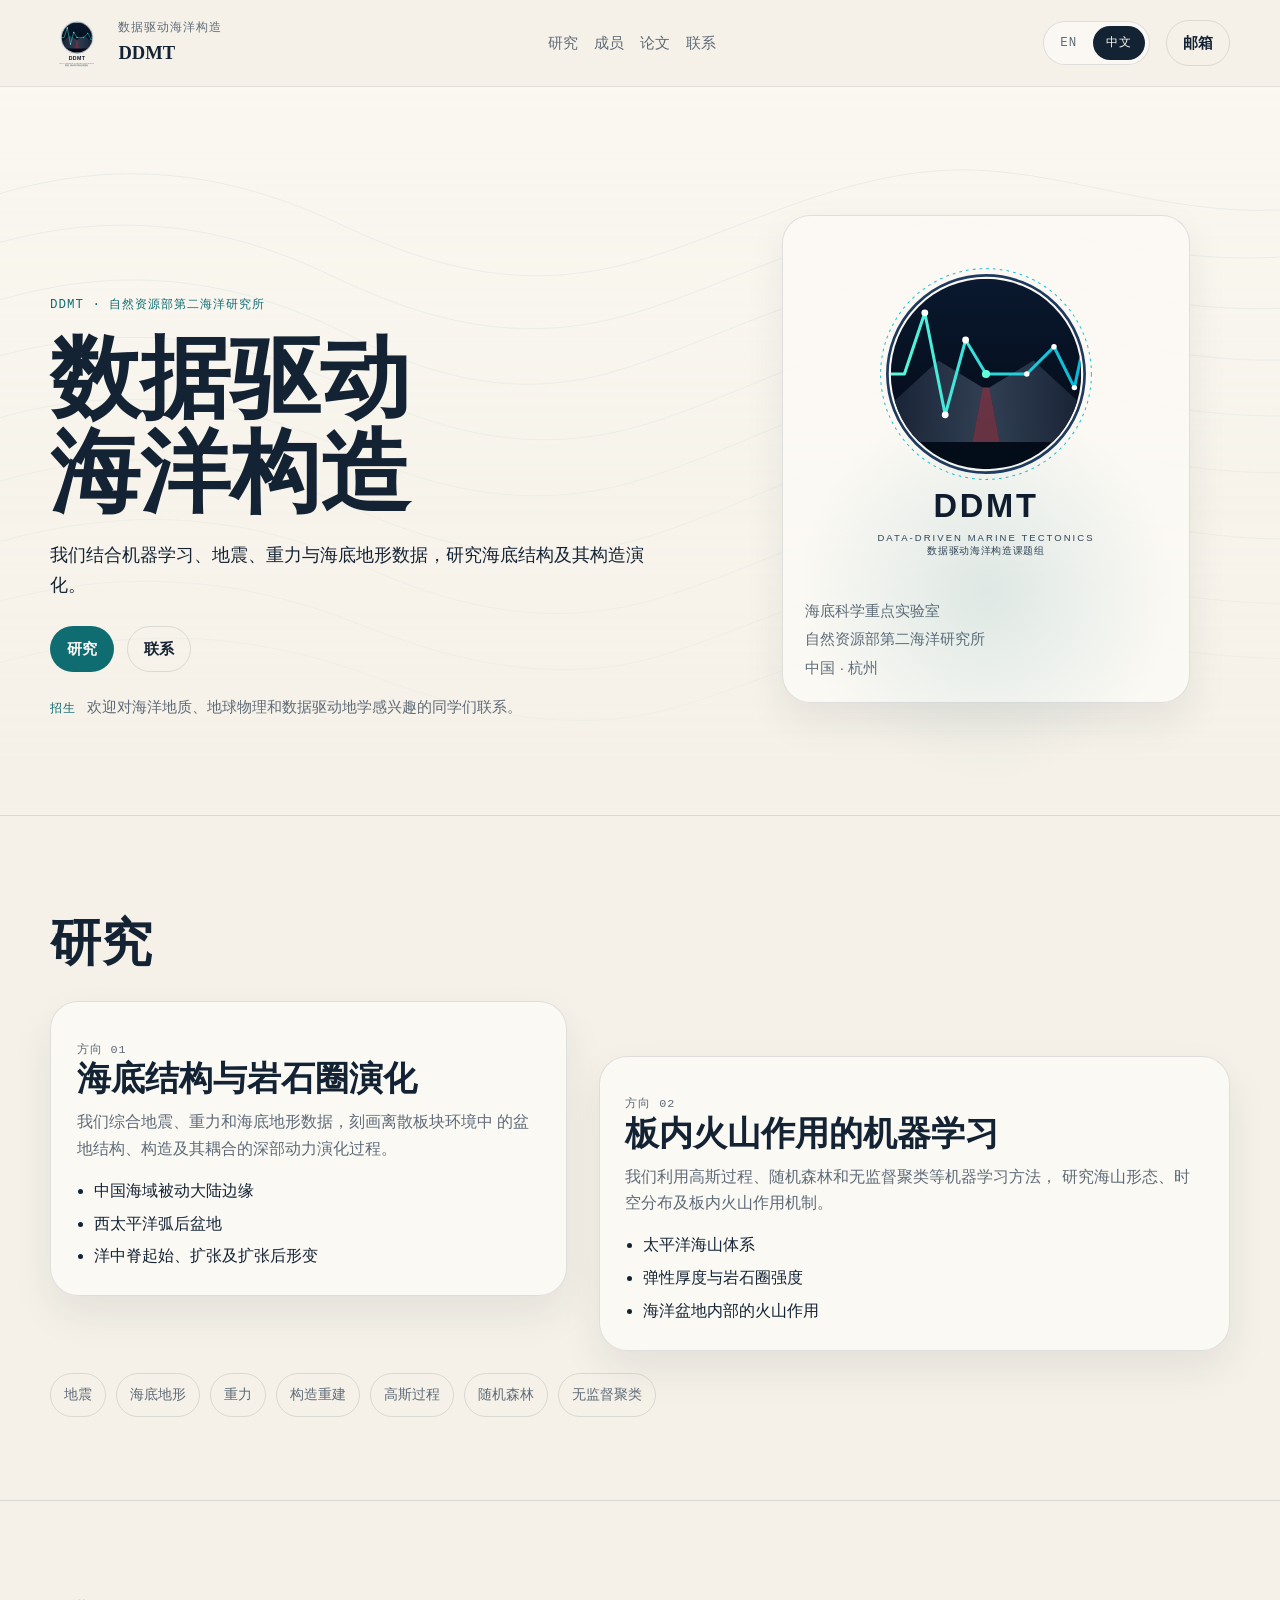
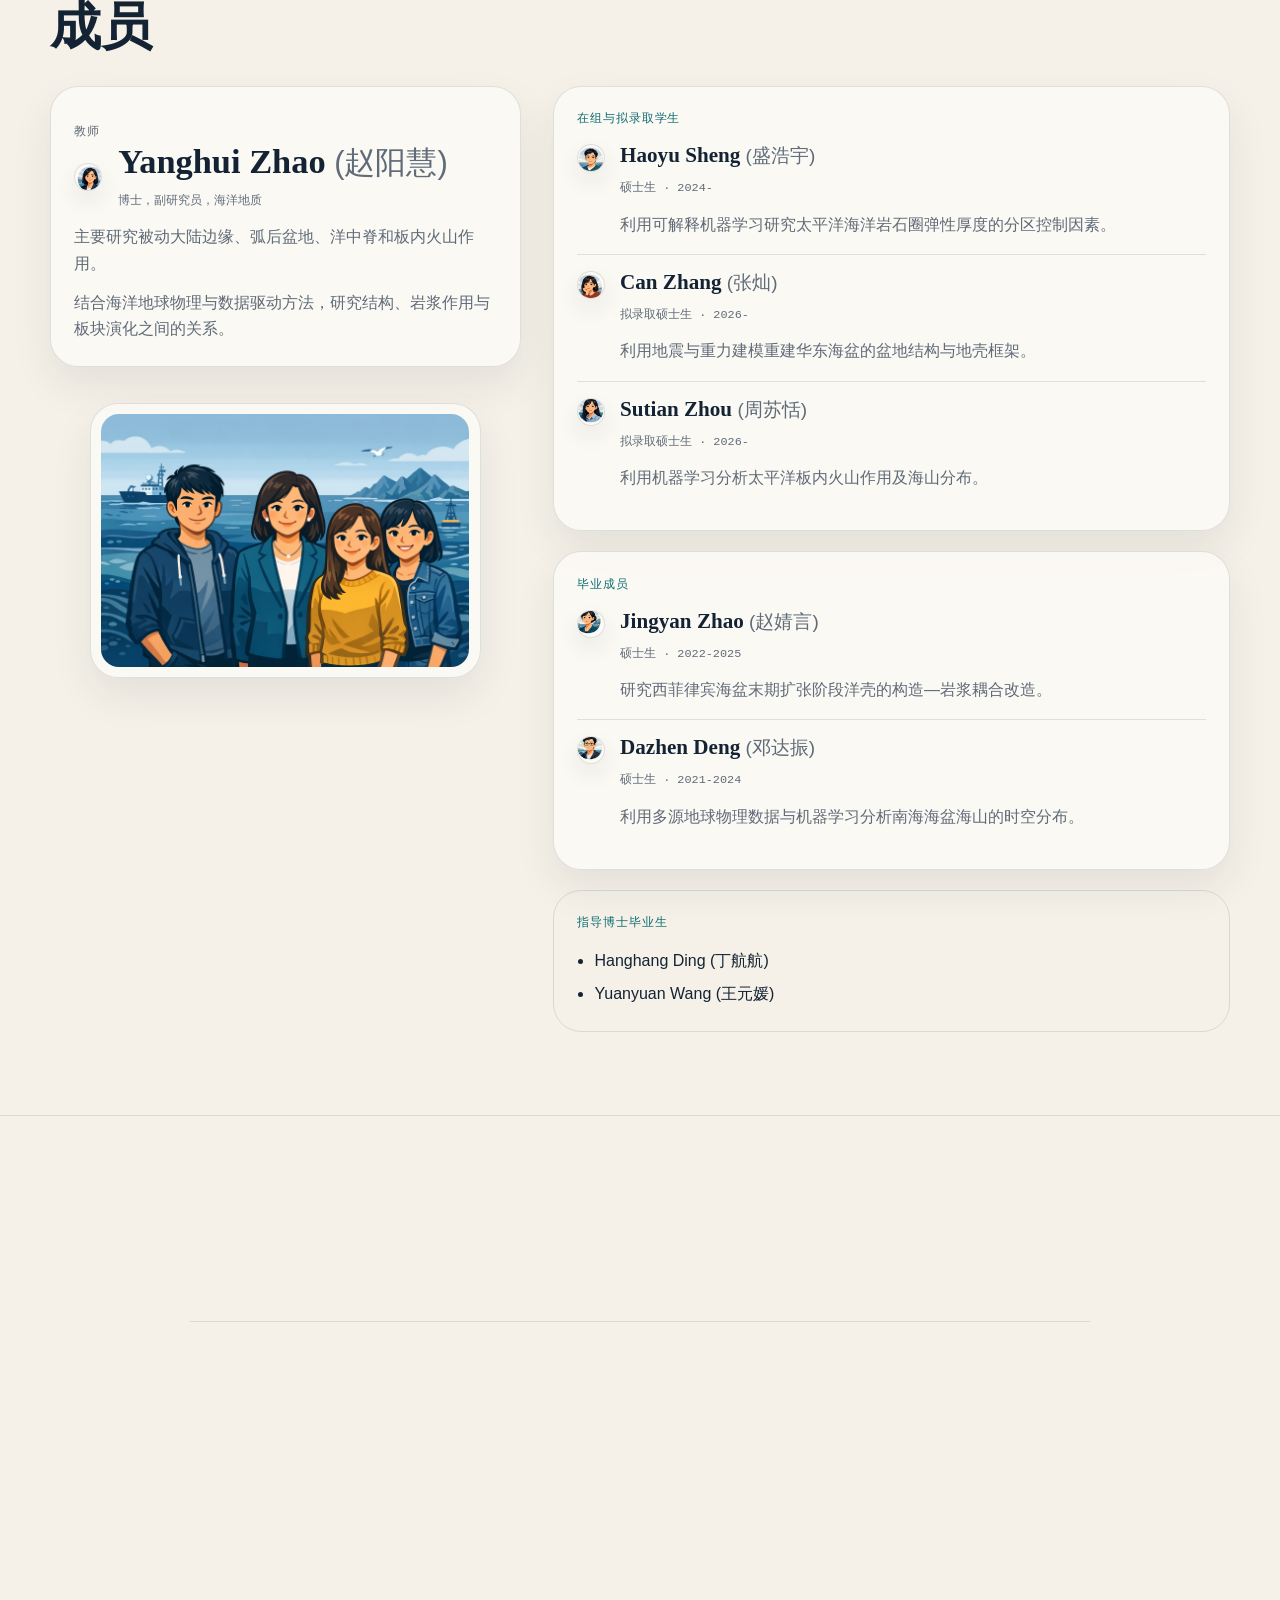
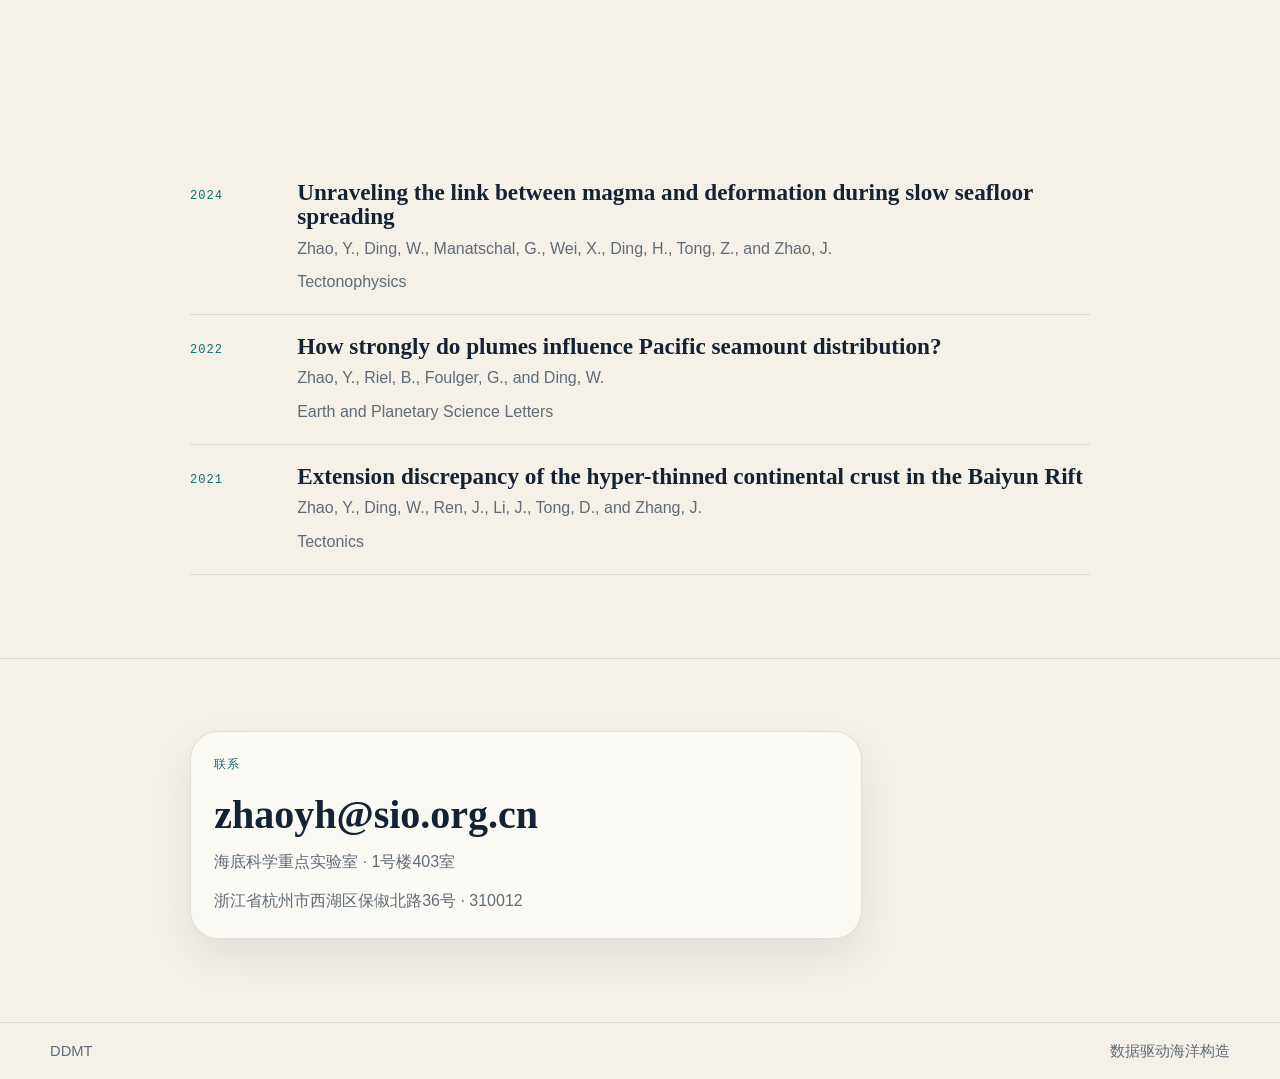
==== commit 7cfd8ca5: "Update index.html" ====
--- a/zh/index.html
+++ b/zh/index.html
@@ -44,7 +44,7 @@
         <div class="shell hero-layout">
           <div class="hero-copy" data-reveal>
             <p class="section-tag">DDMT · 自然资源部第二海洋研究所</p>
-            <h1>数据驱动海洋构造。</h1>
+            <h1>数据驱动海洋构造</h1>
             <p class="hero-mission">
               我们结合机器学习、地震、重力与海底地形数据，研究海底结构及其构造演化。
             </p>
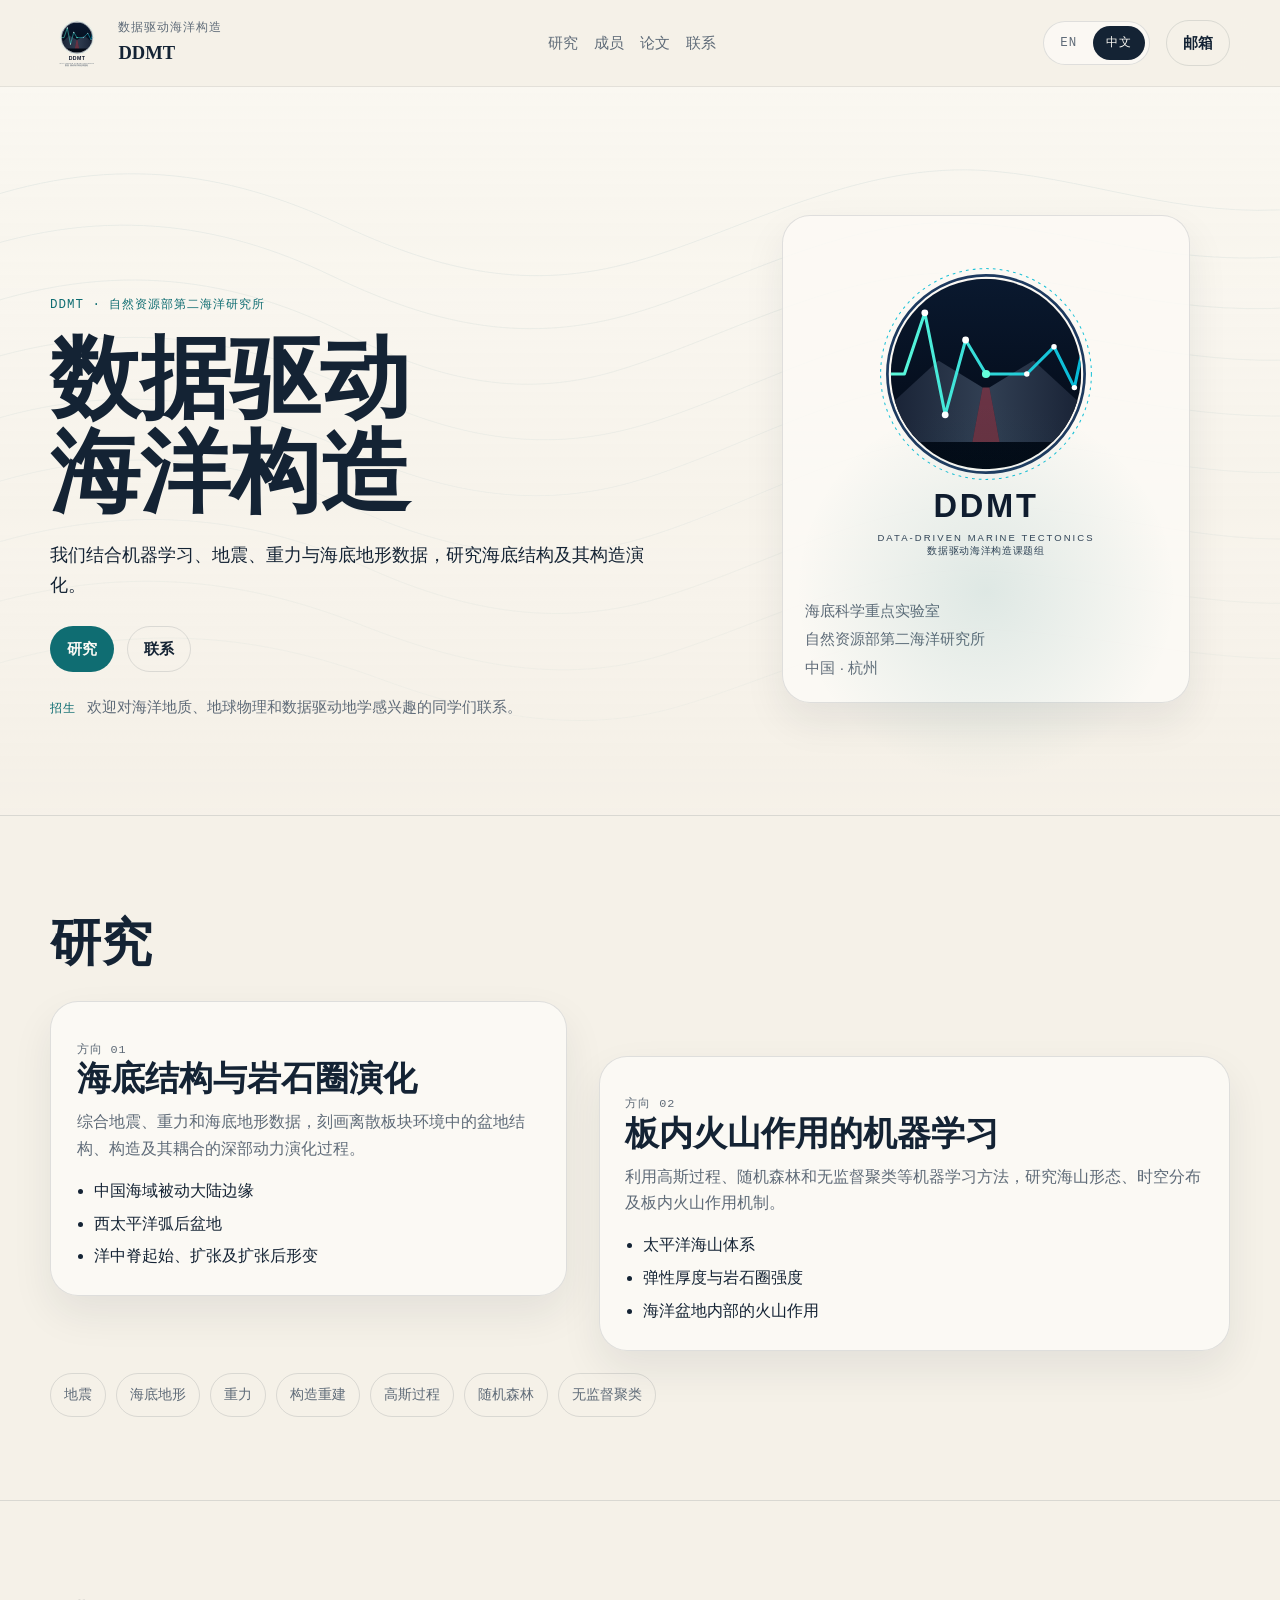
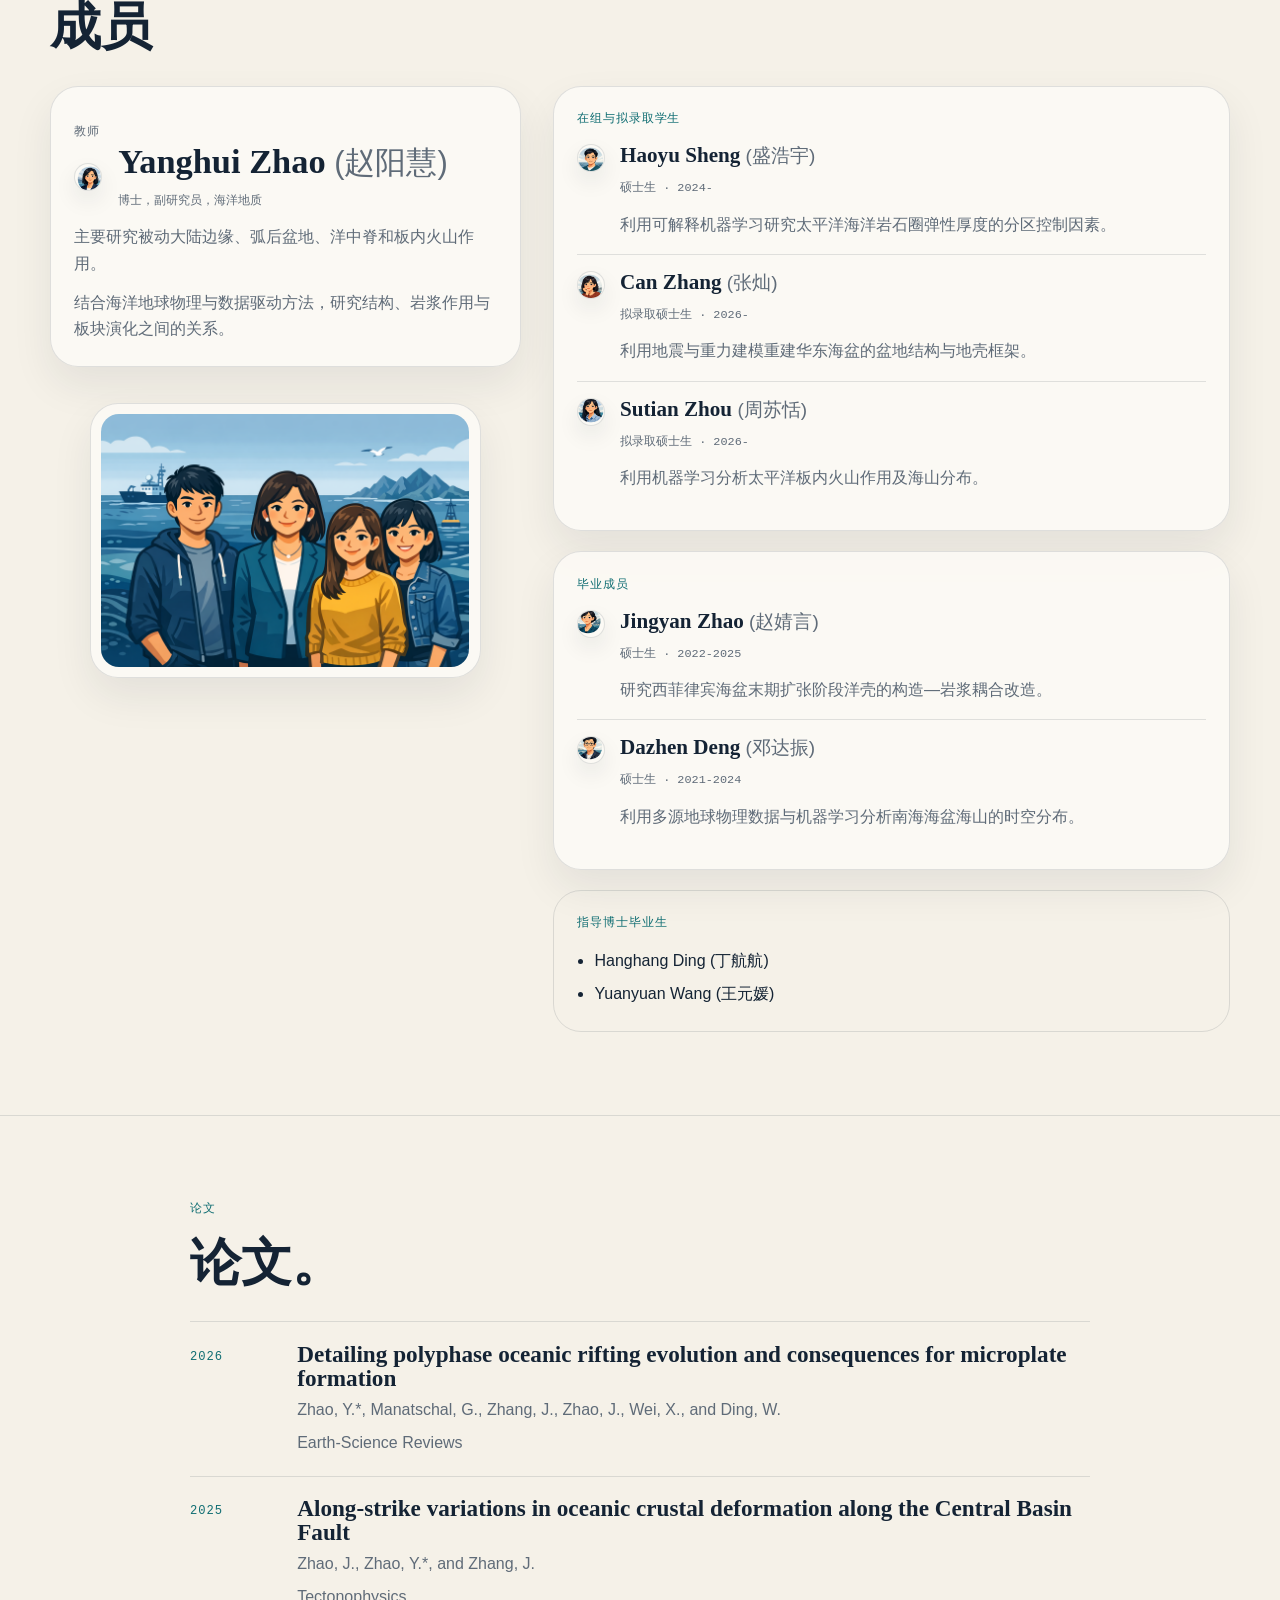
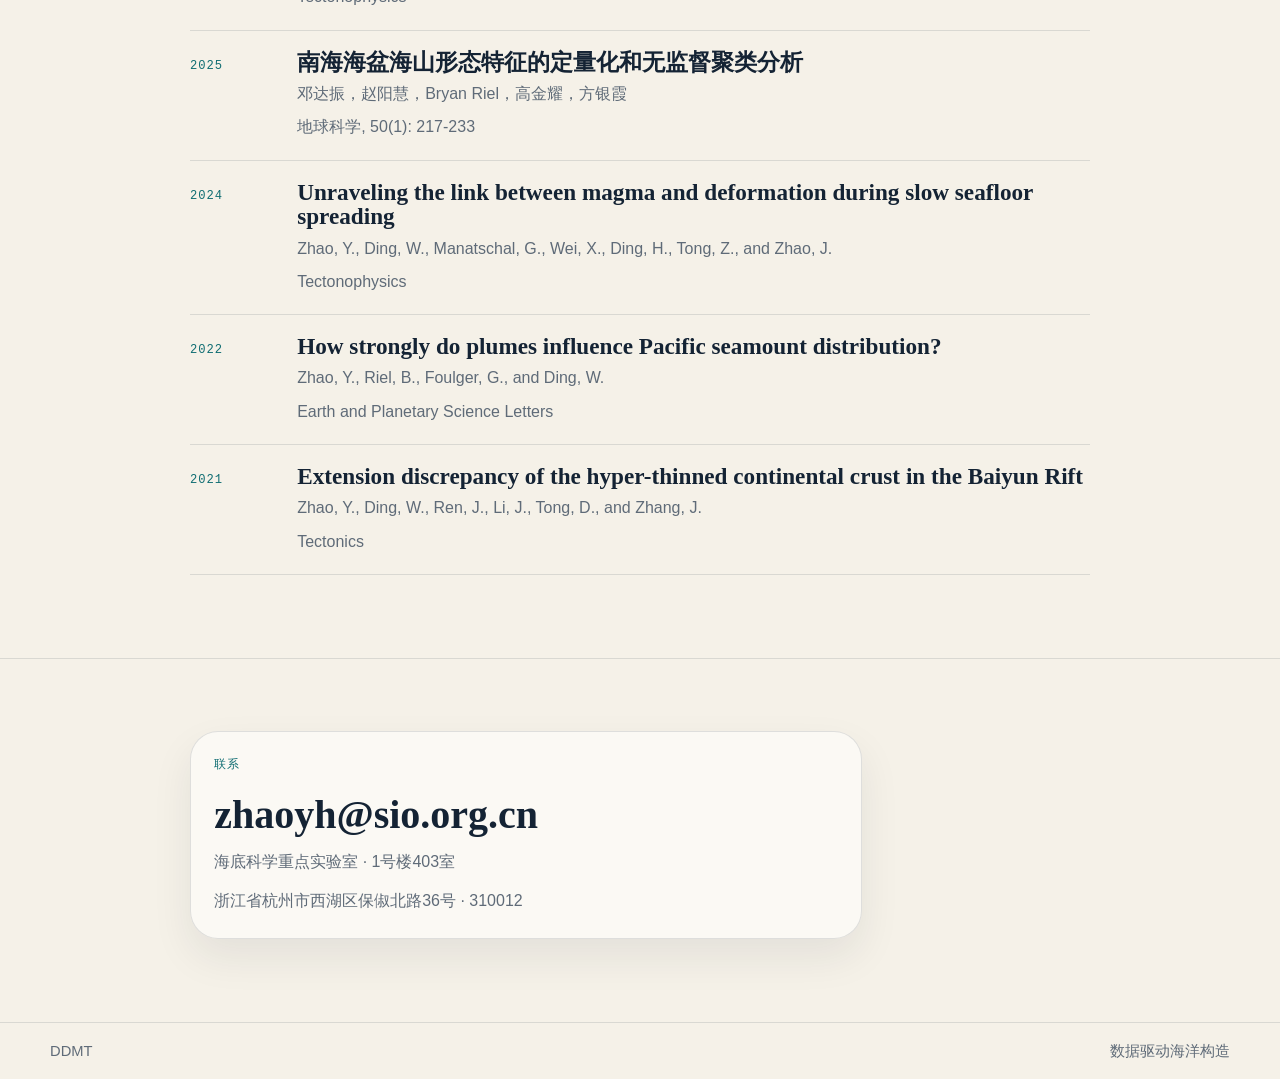
==== commit 1512015c: "Update index.html" ====
--- a/zh/index.html
+++ b/zh/index.html
@@ -83,8 +83,7 @@
               <p class="mono-label">方向 01</p>
               <h3>海底结构与岩石圈演化</h3>
               <p>
-                我们综合地震、重力和海底地形数据，刻画离散板块环境中
-                的盆地结构、构造及其耦合的深部动力演化过程。
+                综合地震、重力和海底地形数据，刻画离散板块环境中的盆地结构、构造及其耦合的深部动力演化过程。
               </p>
               <ul class="plain-list">
                 <li>中国海域被动大陆边缘</li>
@@ -97,8 +96,7 @@
               <p class="mono-label">方向 02</p>
               <h3>板内火山作用的机器学习</h3>
               <p>
-                我们利用高斯过程、随机森林和无监督聚类等机器学习方法，
-                研究海山形态、时空分布及板内火山作用机制。
+                利用高斯过程、随机森林和无监督聚类等机器学习方法，研究海山形态、时空分布及板内火山作用机制。
               </p>
               <ul class="plain-list">
                 <li>太平洋海山体系</li>
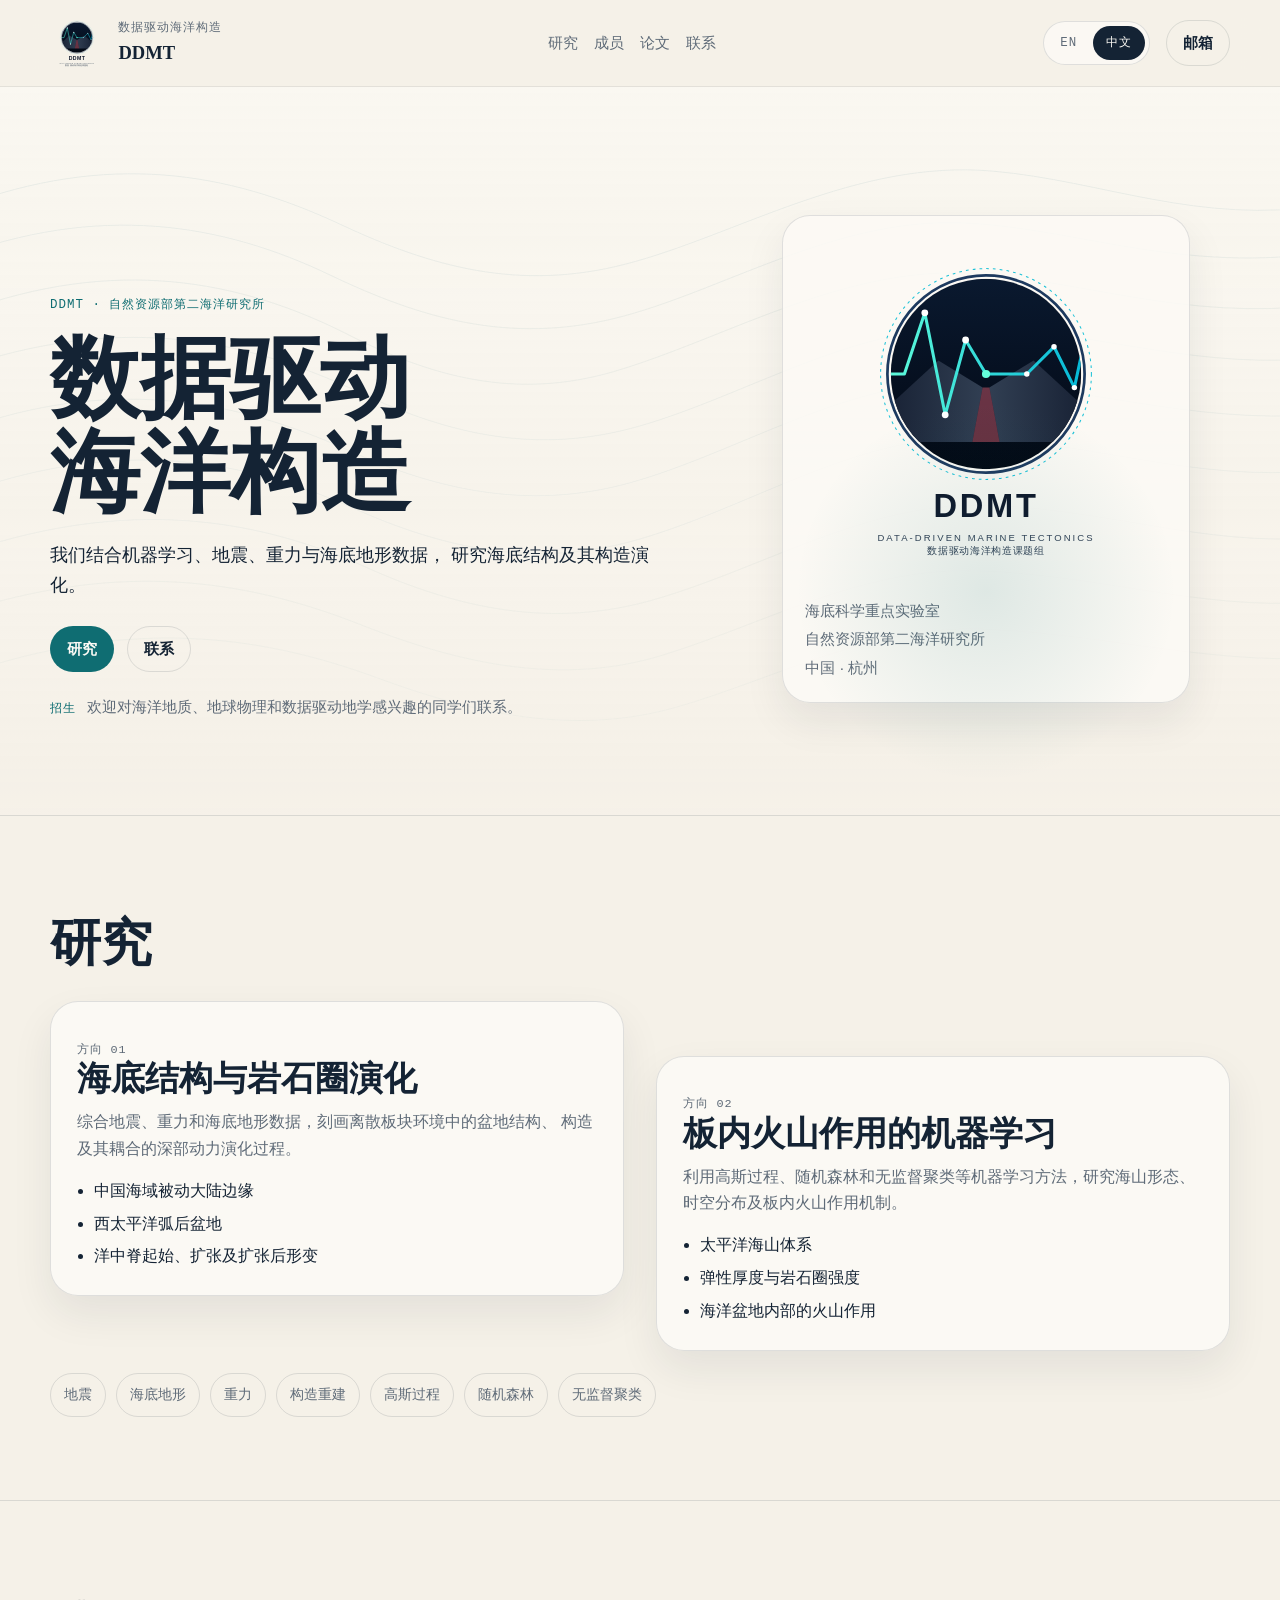
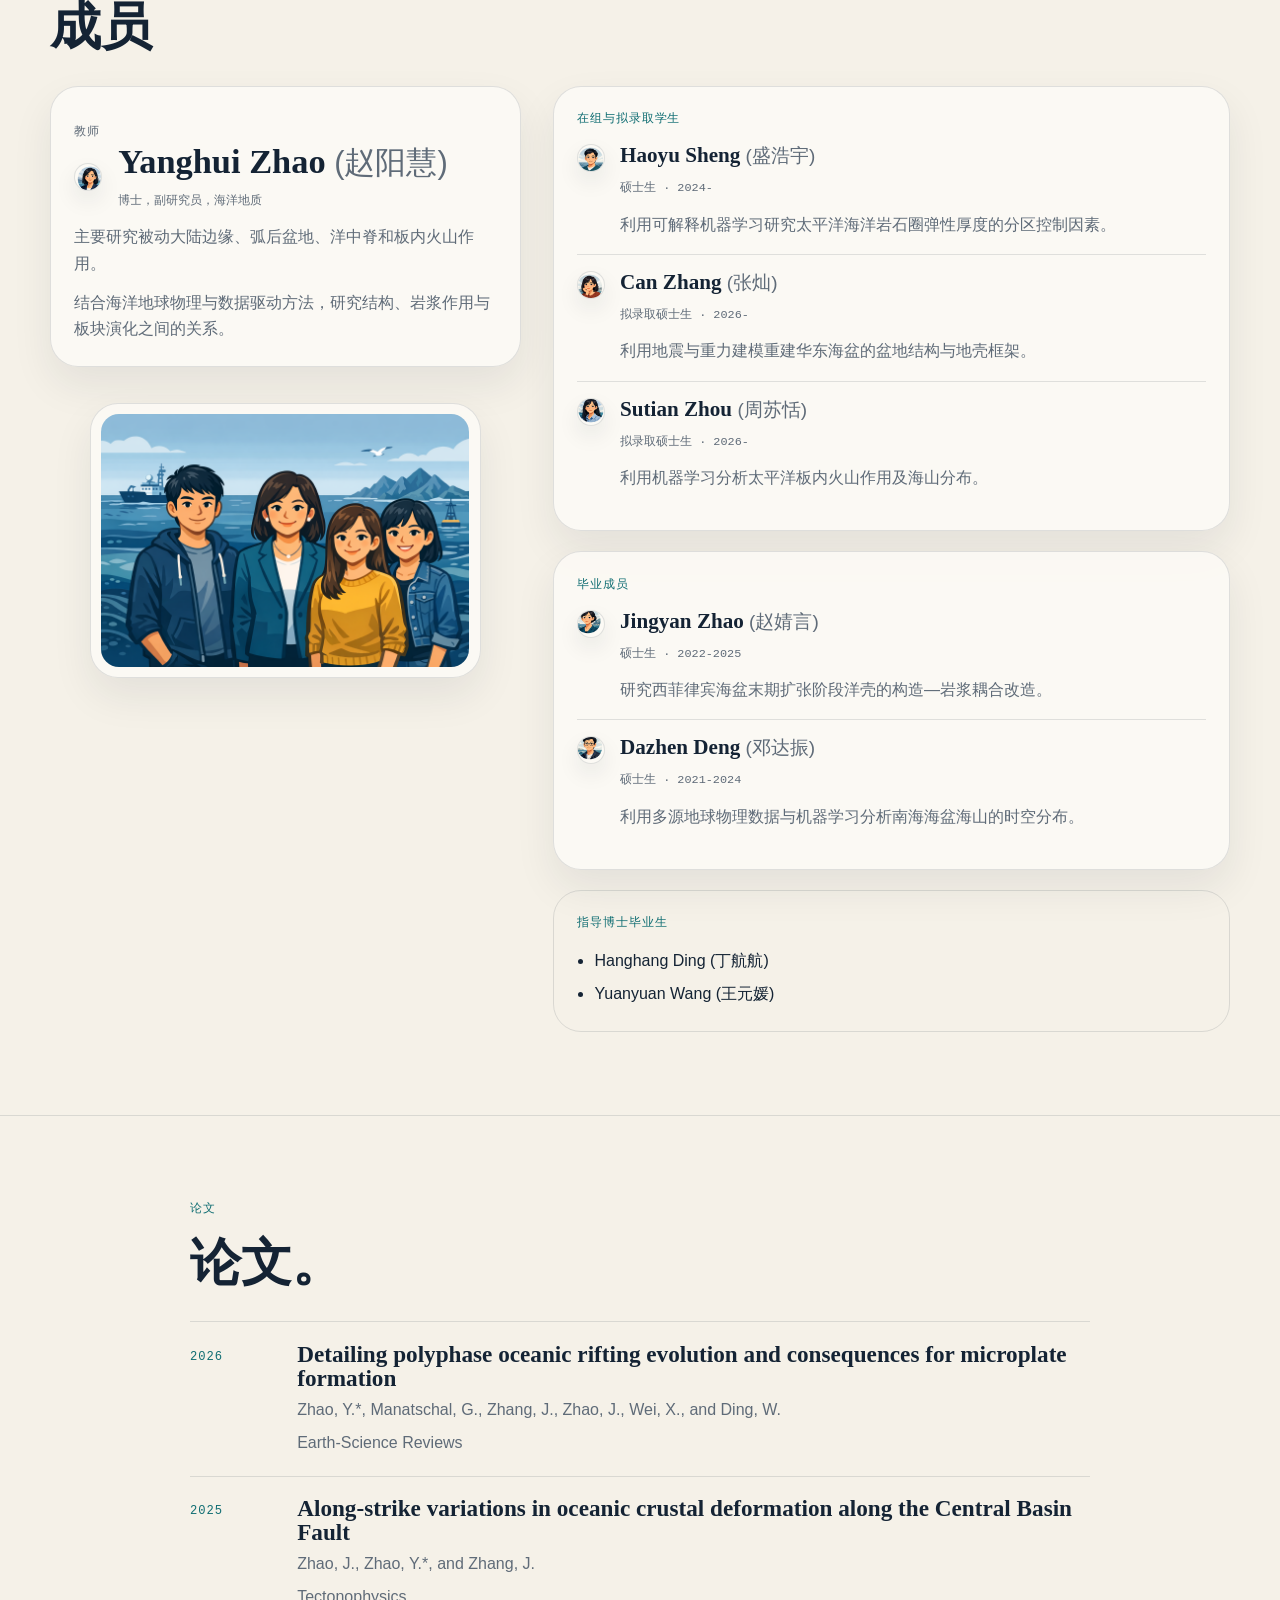
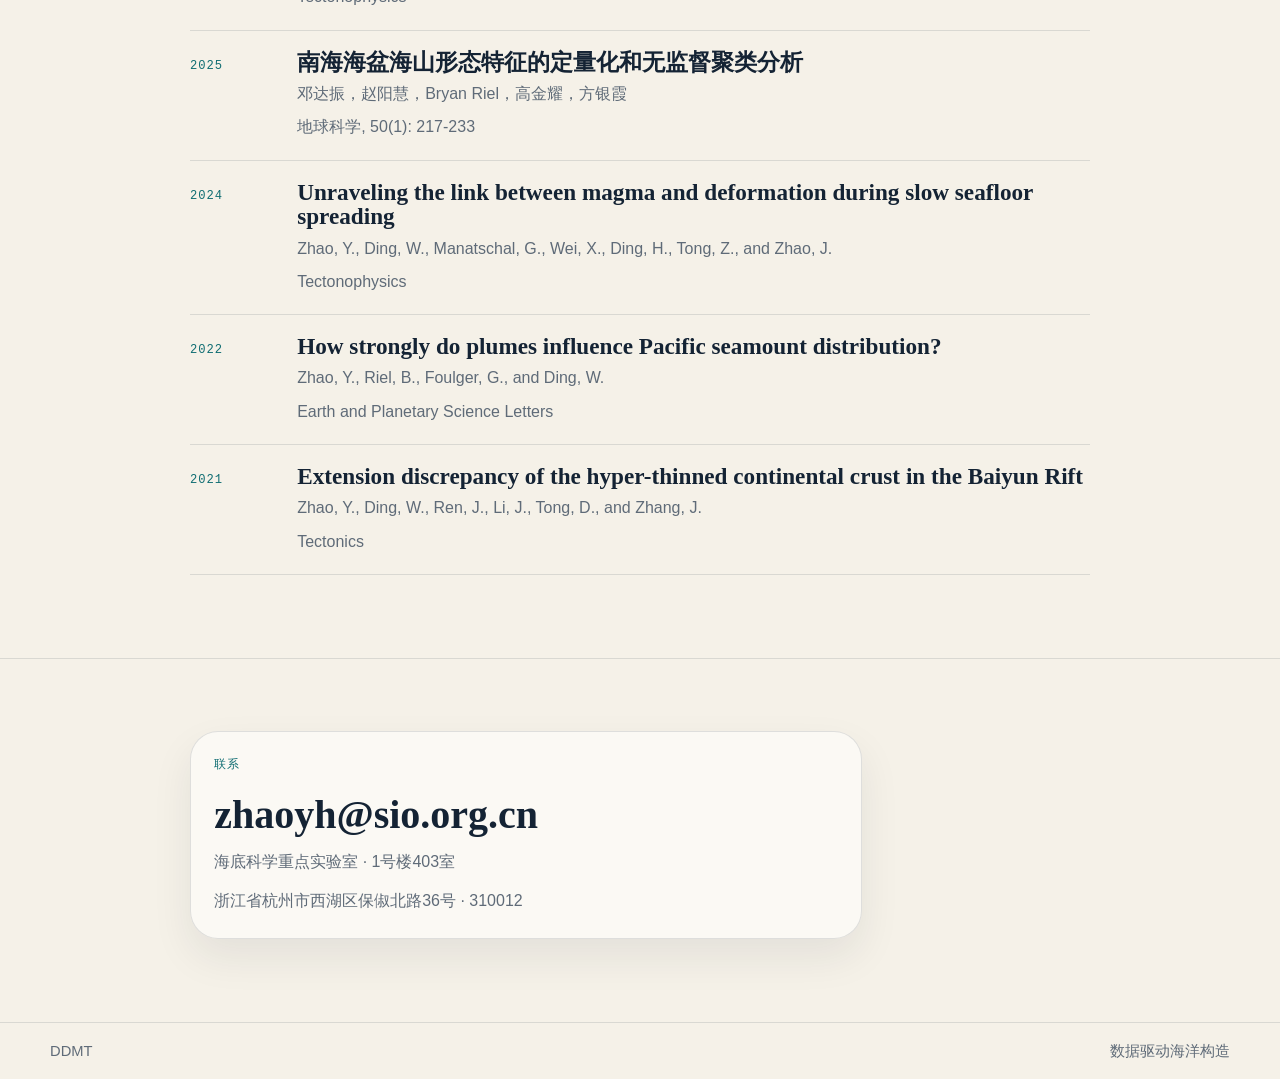
==== commit c2f3eaf0: "Update index.html" ====
--- a/zh/index.html
+++ b/zh/index.html
@@ -46,7 +46,8 @@
             <p class="section-tag">DDMT · 自然资源部第二海洋研究所</p>
             <h1>数据驱动海洋构造</h1>
             <p class="hero-mission">
-              我们结合机器学习、地震、重力与海底地形数据，研究海底结构及其构造演化。
+              我们结合机器学习、地震、重力与海底地形数据，
+              研究海底结构及其构造演化。
             </p>
 
             <div class="hero-actions">
@@ -83,7 +84,8 @@
               <p class="mono-label">方向 01</p>
               <h3>海底结构与岩石圈演化</h3>
               <p>
-                综合地震、重力和海底地形数据，刻画离散板块环境中的盆地结构、构造及其耦合的深部动力演化过程。
+                综合地震、重力和海底地形数据，刻画离散板块环境中的盆地结构、
+                构造及其耦合的深部动力演化过程。
               </p>
               <ul class="plain-list">
                 <li>中国海域被动大陆边缘</li>
@@ -96,7 +98,8 @@
               <p class="mono-label">方向 02</p>
               <h3>板内火山作用的机器学习</h3>
               <p>
-                利用高斯过程、随机森林和无监督聚类等机器学习方法，研究海山形态、时空分布及板内火山作用机制。
+                利用高斯过程、随机森林和无监督聚类等机器学习方法，研究海山形态、
+                时空分布及板内火山作用机制。
               </p>
               <ul class="plain-list">
                 <li>太平洋海山体系</li>
--- a/styles.css
+++ b/styles.css
@@ -343,7 +343,7 @@
 }
 
 .research-columns {
-  grid-template-columns: minmax(0, 0.9fr) minmax(0, 1.1fr);
+  grid-template-columns: minmax(0, 1fr) minmax(0, 1fr);
   align-items: start;
 }
 
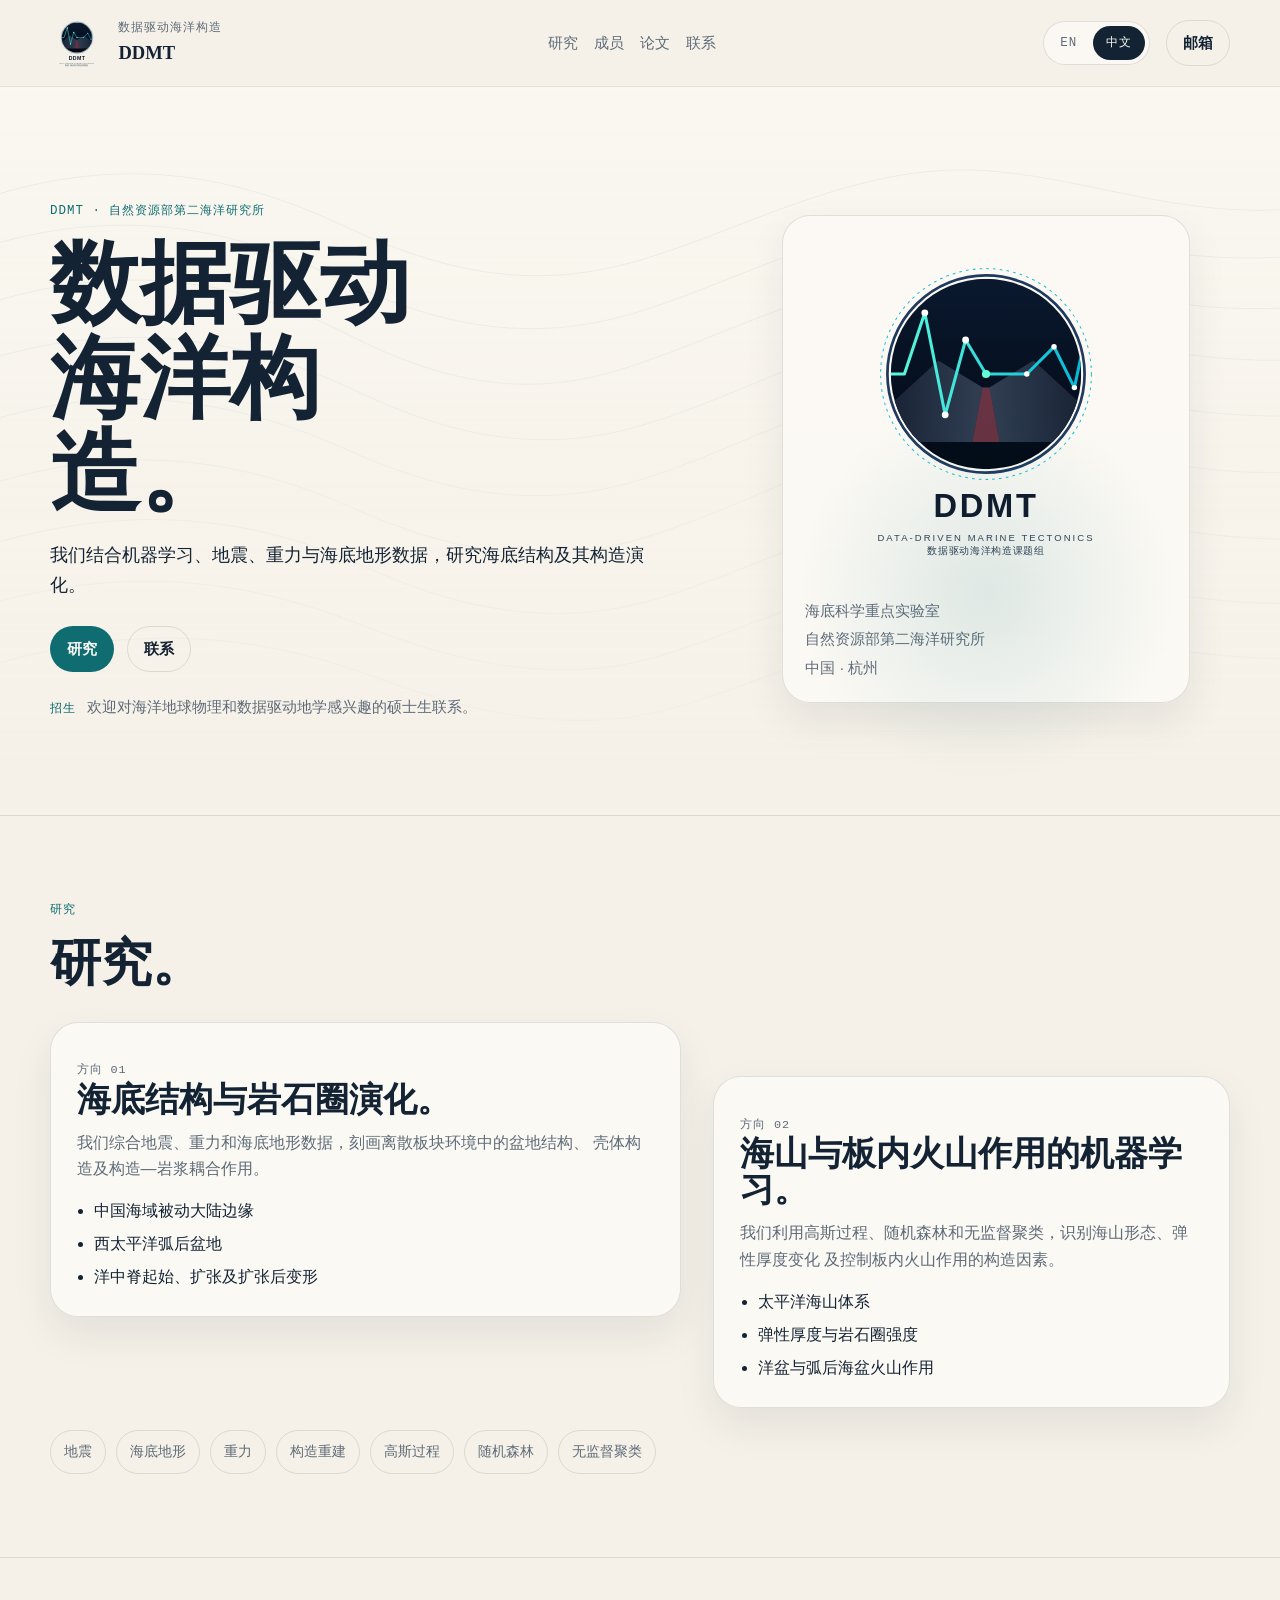
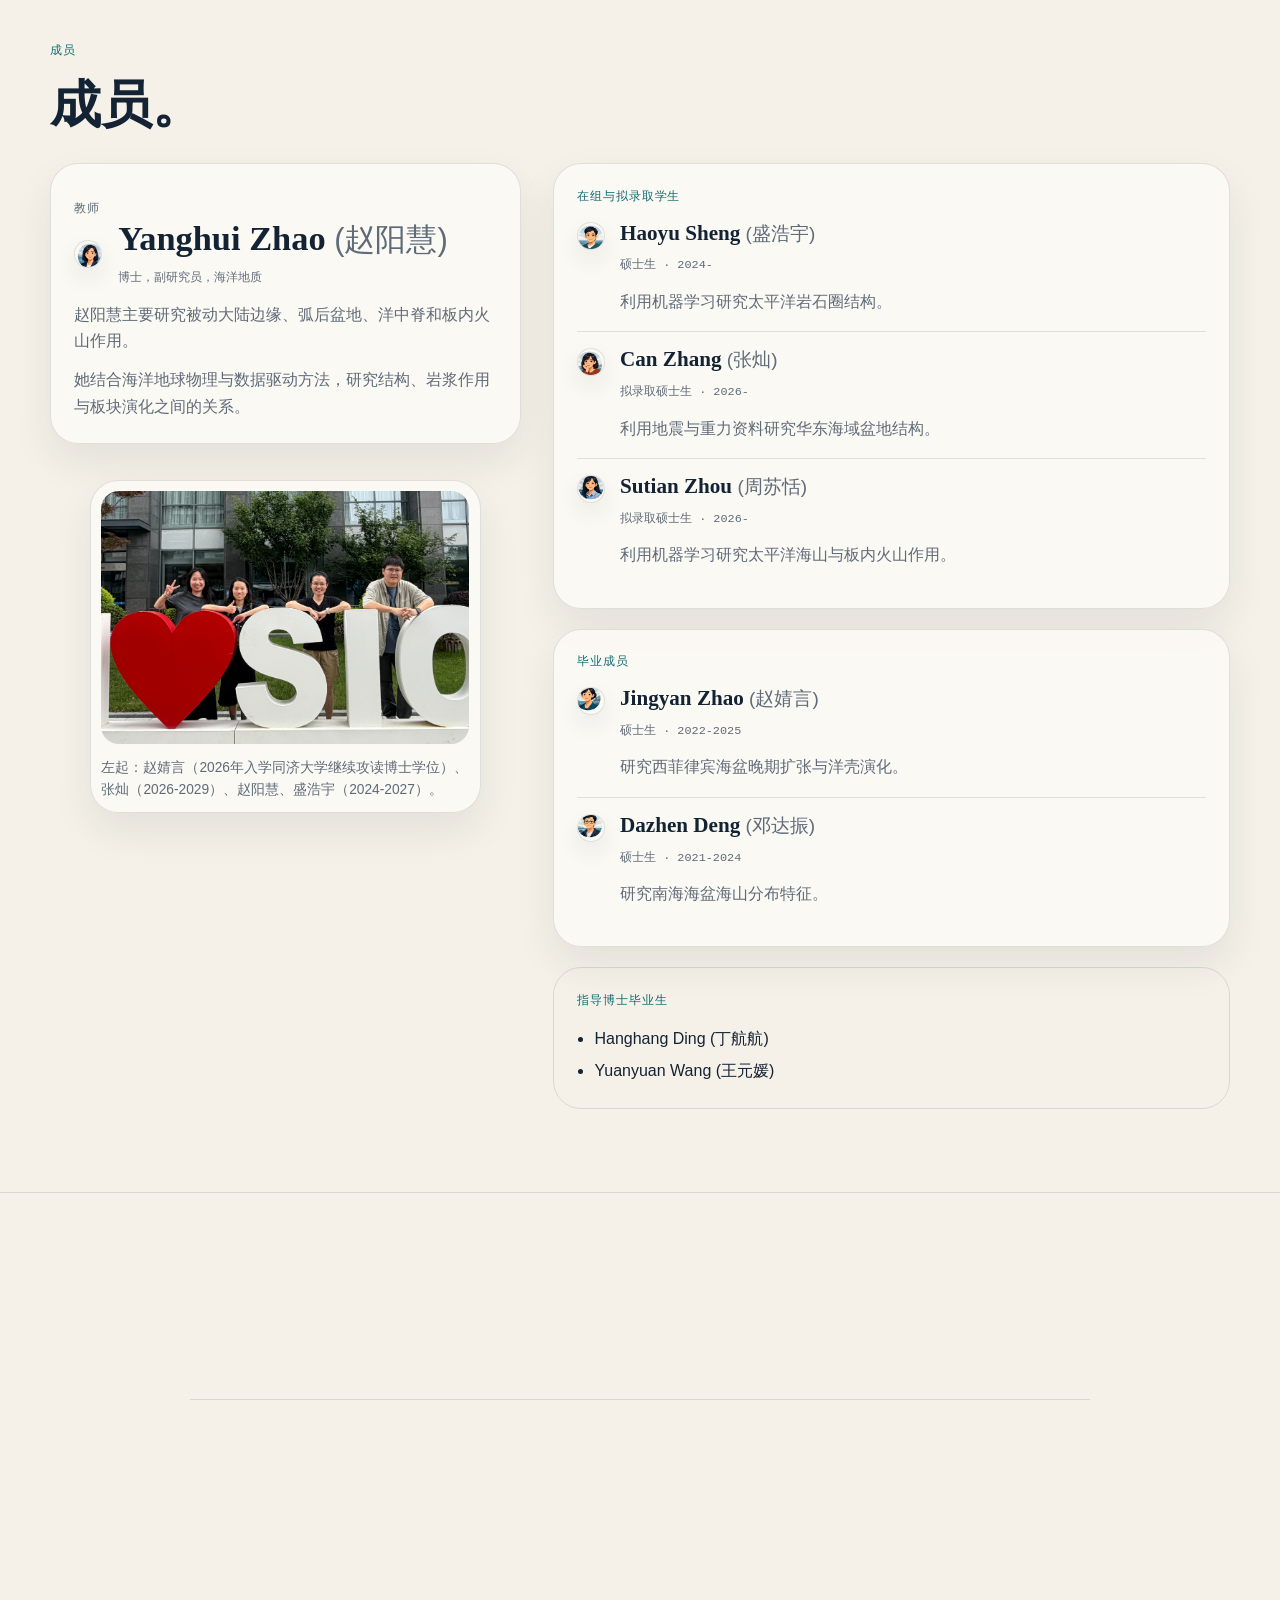
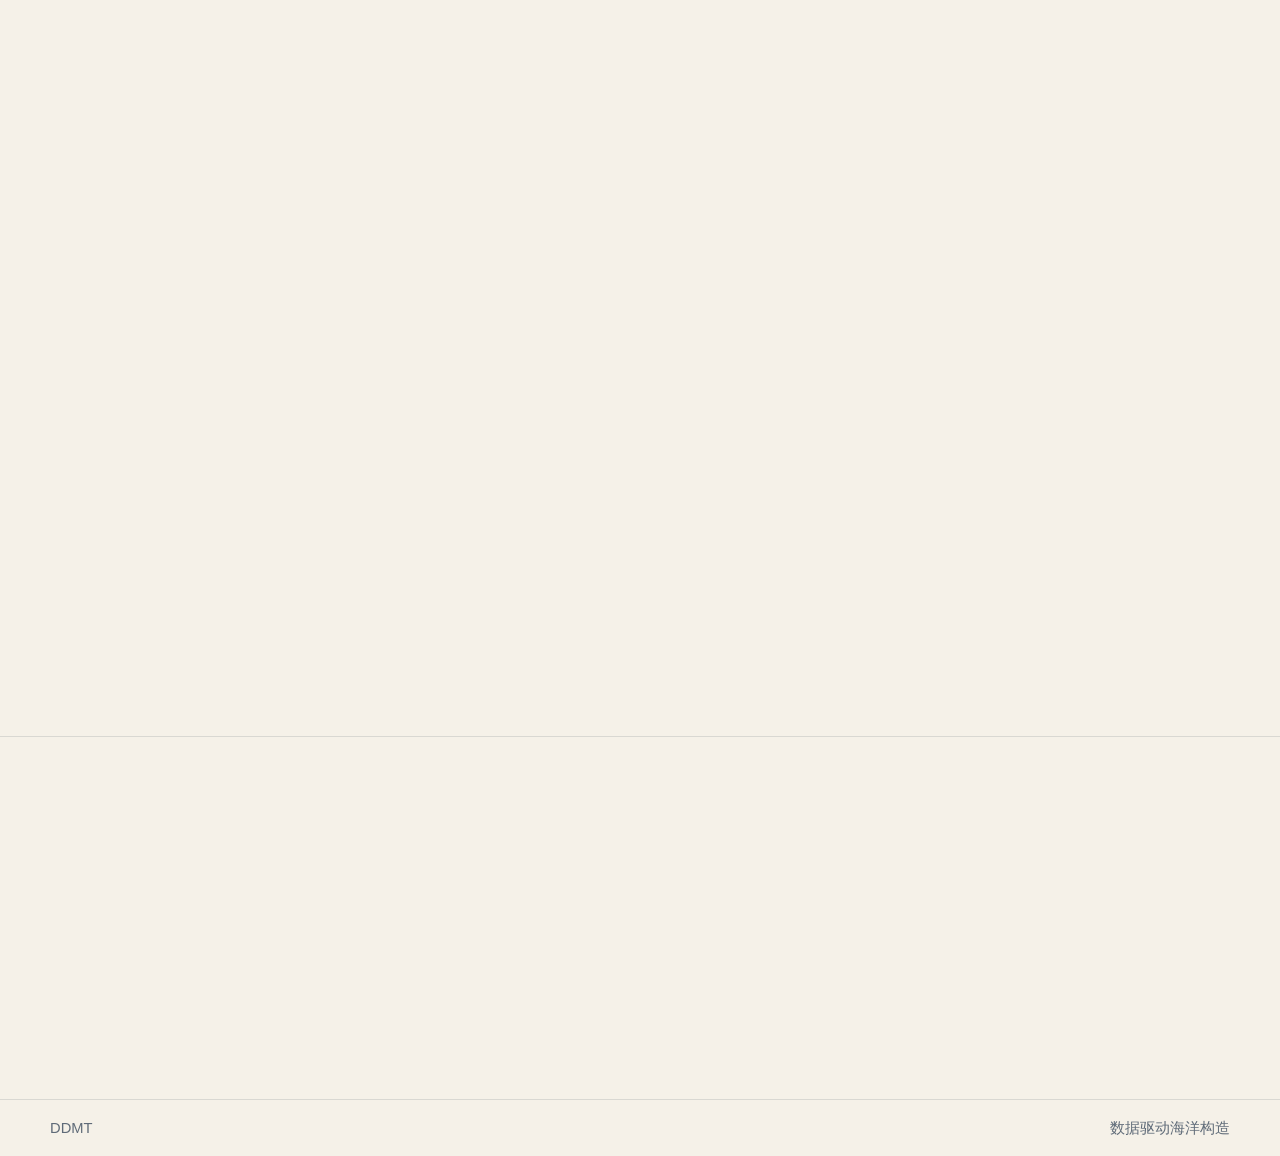
==== commit 7a2ea88d: "Add files via upload" ====
--- a/zh/index.html
+++ b/zh/index.html
@@ -44,10 +44,9 @@
         <div class="shell hero-layout">
           <div class="hero-copy" data-reveal>
             <p class="section-tag">DDMT · 自然资源部第二海洋研究所</p>
-            <h1>数据驱动海洋构造</h1>
+            <h1>数据驱动海洋构造。</h1>
             <p class="hero-mission">
-              我们结合机器学习、地震、重力与海底地形数据，
-              研究海底结构及其构造演化。
+              我们结合机器学习、地震、重力与海底地形数据，研究海底结构及其构造演化。
             </p>
 
             <div class="hero-actions">
@@ -57,7 +56,7 @@
 
             <p class="hero-note">
               <span>招生</span>
-              欢迎对海洋地质、地球物理和数据驱动地学感兴趣的同学们联系。
+              欢迎对海洋地球物理和数据驱动地学感兴趣的硕士生联系。
             </p>
           </div>
 
@@ -75,36 +74,36 @@
       <section class="section" id="research">
         <div class="shell">
           <div class="section-head" data-reveal>
-            <p class="section-tag"></p>
-            <h2>研究</h2>
+            <p class="section-tag">研究</p>
+            <h2>研究。</h2>
           </div>
 
           <div class="research-columns">
             <article class="research-pillar research-pillar--primary" data-reveal>
               <p class="mono-label">方向 01</p>
-              <h3>海底结构与岩石圈演化</h3>
+              <h3>海底结构与岩石圈演化。</h3>
               <p>
-                综合地震、重力和海底地形数据，刻画离散板块环境中的盆地结构、
-                构造及其耦合的深部动力演化过程。
+                我们综合地震、重力和海底地形数据，刻画离散板块环境中的盆地结构、
+                壳体构造及构造—岩浆耦合作用。
               </p>
               <ul class="plain-list">
                 <li>中国海域被动大陆边缘</li>
                 <li>西太平洋弧后盆地</li>
-                <li>洋中脊起始、扩张及扩张后形变</li>
+                <li>洋中脊起始、扩张及扩张后变形</li>
               </ul>
             </article>
 
             <article class="research-pillar research-pillar--secondary" data-reveal>
               <p class="mono-label">方向 02</p>
-              <h3>板内火山作用的机器学习</h3>
+              <h3>海山与板内火山作用的机器学习。</h3>
               <p>
-                利用高斯过程、随机森林和无监督聚类等机器学习方法，研究海山形态、
-                时空分布及板内火山作用机制。
+                我们利用高斯过程、随机森林和无监督聚类，识别海山形态、弹性厚度变化
+                及控制板内火山作用的构造因素。
               </p>
               <ul class="plain-list">
                 <li>太平洋海山体系</li>
                 <li>弹性厚度与岩石圈强度</li>
-                <li>海洋盆地内部的火山作用</li>
+                <li>洋盆与弧后海盆火山作用</li>
               </ul>
             </article>
           </div>
@@ -124,8 +123,8 @@
       <section class="section" id="people">
         <div class="shell">
           <div class="section-head" data-reveal>
-            <p class="section-tag"> </p>
-            <h2>成员</h2>
+            <p class="section-tag">成员</p>
+            <h2>成员。</h2>
           </div>
 
           <div class="people-grid">
@@ -140,15 +139,18 @@
                   </div>
                 </div>
                 <p>
-                  主要研究被动大陆边缘、弧后盆地、洋中脊和板内火山作用。
+                  赵阳慧主要研究被动大陆边缘、弧后盆地、洋中脊和板内火山作用。
                 </p>
                 <p>
-                  结合海洋地球物理与数据驱动方法，研究结构、岩浆作用与板块演化之间的关系。
+                  她结合海洋地球物理与数据驱动方法，研究结构、岩浆作用与板块演化之间的关系。
                 </p>
               </article>
 
               <figure class="group-figure" data-reveal>
-                <img src="../assets/group-photo-placeholder.png" alt="DDMT 团队卡通合影">
+                <img src="../assets/group-photo-2026.jpg" alt="DDMT 团队合影，左起为赵婧言、张灿、赵阳慧、盛浩宇">
+                <figcaption class="group-figure__caption">
+                  左起：赵婧言（2026年入学同济大学继续攻读博士学位）、张灿（2026-2029）、赵阳慧、盛浩宇（2024-2027）。
+                </figcaption>
               </figure>
             </div>
 
@@ -161,7 +163,7 @@
                   <div>
                     <h4>Haoyu Sheng <span>(盛浩宇)</span></h4>
                     <p class="person-meta">硕士生 · 2024-</p>
-                    <p>利用可解释机器学习研究太平洋海洋岩石圈弹性厚度的分区控制因素。</p>
+                    <p>利用机器学习研究太平洋岩石圈结构。</p>
                   </div>
                 </article>
 
@@ -170,7 +172,7 @@
                   <div>
                     <h4>Can Zhang <span>(张灿)</span></h4>
                     <p class="person-meta">拟录取硕士生 · 2026-</p>
-                    <p>利用地震与重力建模重建华东海盆的盆地结构与地壳框架。</p>
+                    <p>利用地震与重力资料研究华东海域盆地结构。</p>
                   </div>
                 </article>
 
@@ -179,7 +181,7 @@
                   <div>
                     <h4>Sutian Zhou <span>(周苏恬)</span></h4>
                     <p class="person-meta">拟录取硕士生 · 2026-</p>
-                    <p>利用机器学习分析太平洋板内火山作用及海山分布。</p>
+                    <p>利用机器学习研究太平洋海山与板内火山作用。</p>
                   </div>
                 </article>
               </section>
@@ -192,7 +194,7 @@
                   <div>
                     <h4>Jingyan Zhao <span>(赵婧言)</span></h4>
                     <p class="person-meta">硕士生 · 2022-2025</p>
-                    <p>研究西菲律宾海盆末期扩张阶段洋壳的构造—岩浆耦合改造。</p>
+                    <p>研究西菲律宾海盆晚期扩张与洋壳演化。</p>
                   </div>
                 </article>
 
@@ -201,7 +203,7 @@
                   <div>
                     <h4>Dazhen Deng <span>(邓达振)</span></h4>
                     <p class="person-meta">硕士生 · 2021-2024</p>
-                    <p>利用多源地球物理数据与机器学习分析南海海盆海山的时空分布。</p>
+                    <p>研究南海海盆海山分布特征。</p>
                   </div>
                 </article>
               </section>
--- a/styles.css
+++ b/styles.css
@@ -343,7 +343,7 @@
 }
 
 .research-columns {
-  grid-template-columns: minmax(0, 1fr) minmax(0, 1fr);
+  grid-template-columns: minmax(0, 1.1fr) minmax(0, 0.9fr);
   align-items: start;
 }
 
@@ -457,6 +457,13 @@
   aspect-ratio: 16 / 11;
   object-fit: cover;
   border-radius: calc(var(--radius-lg) - 10px);
+}
+
+.group-figure__caption {
+  margin: 0.8rem 0 0;
+  color: var(--muted);
+  font-size: 0.86rem;
+  line-height: 1.6;
 }
 
 .person-card {
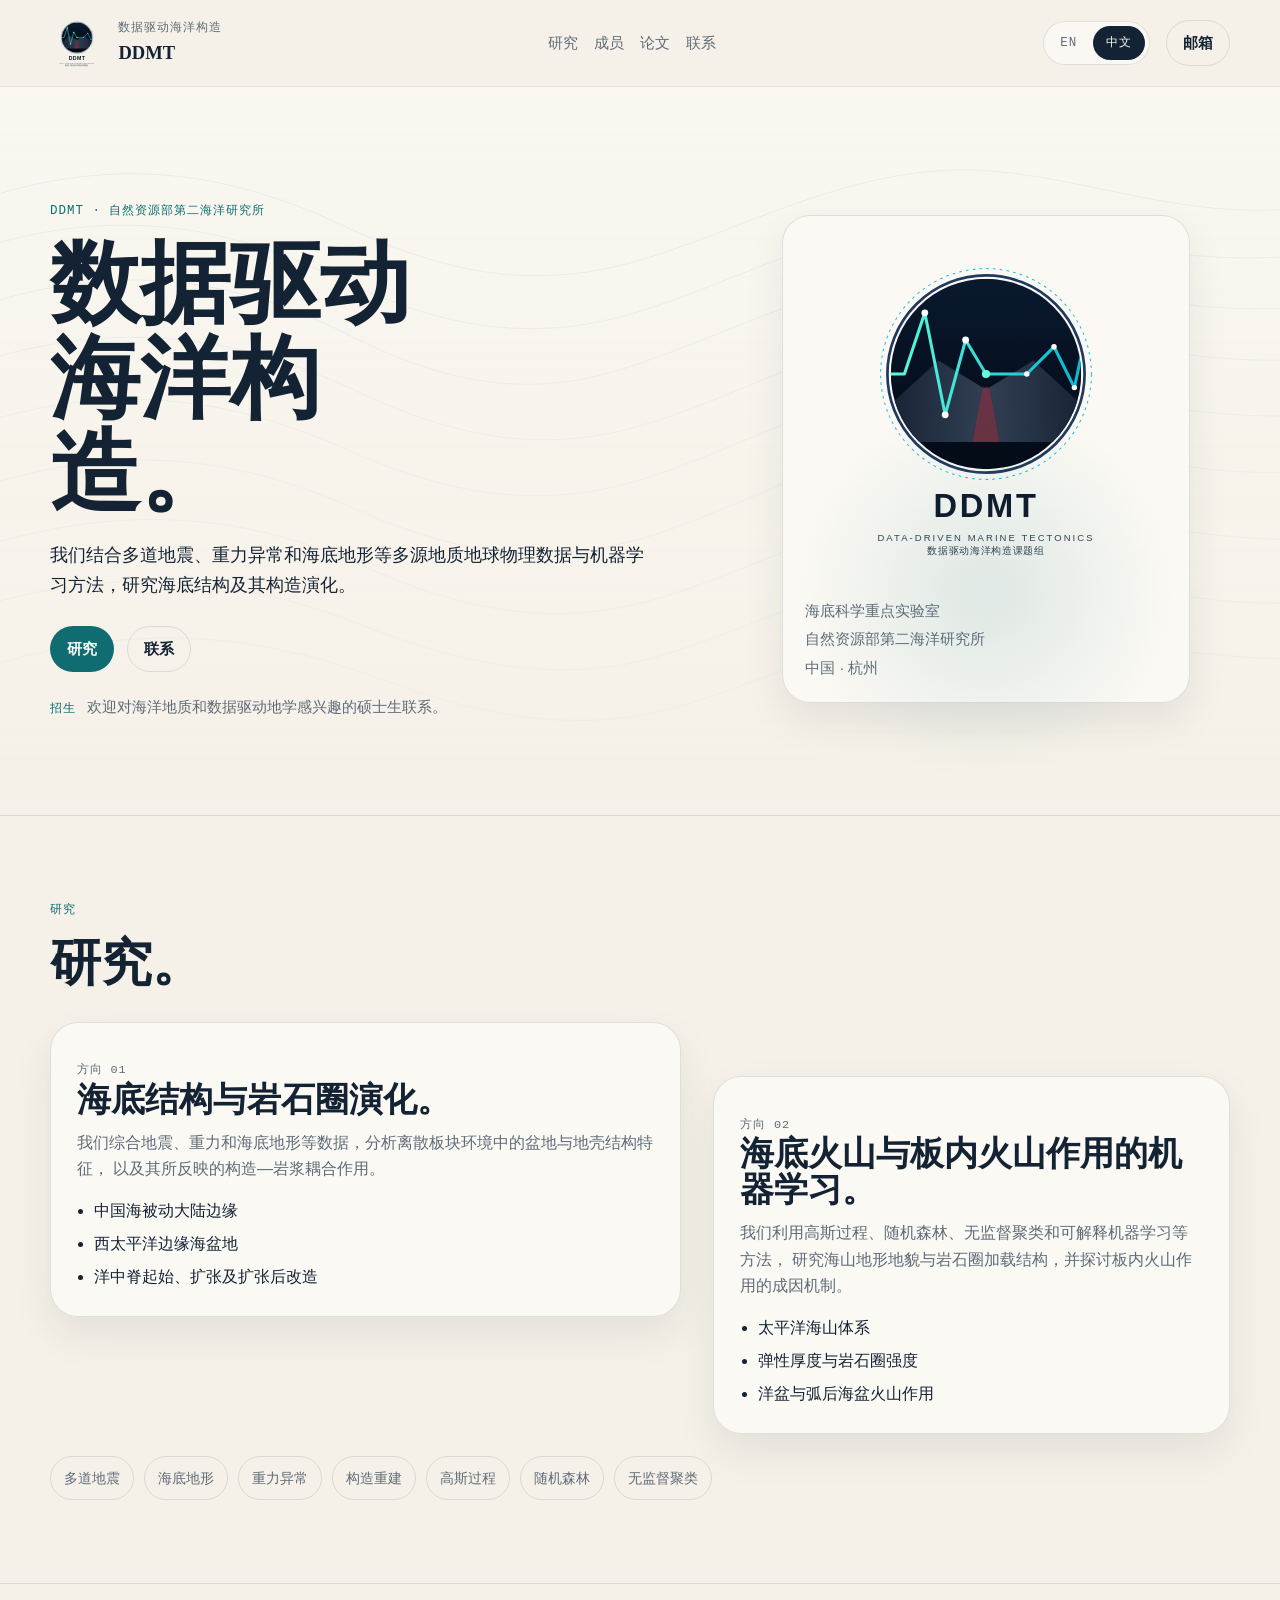
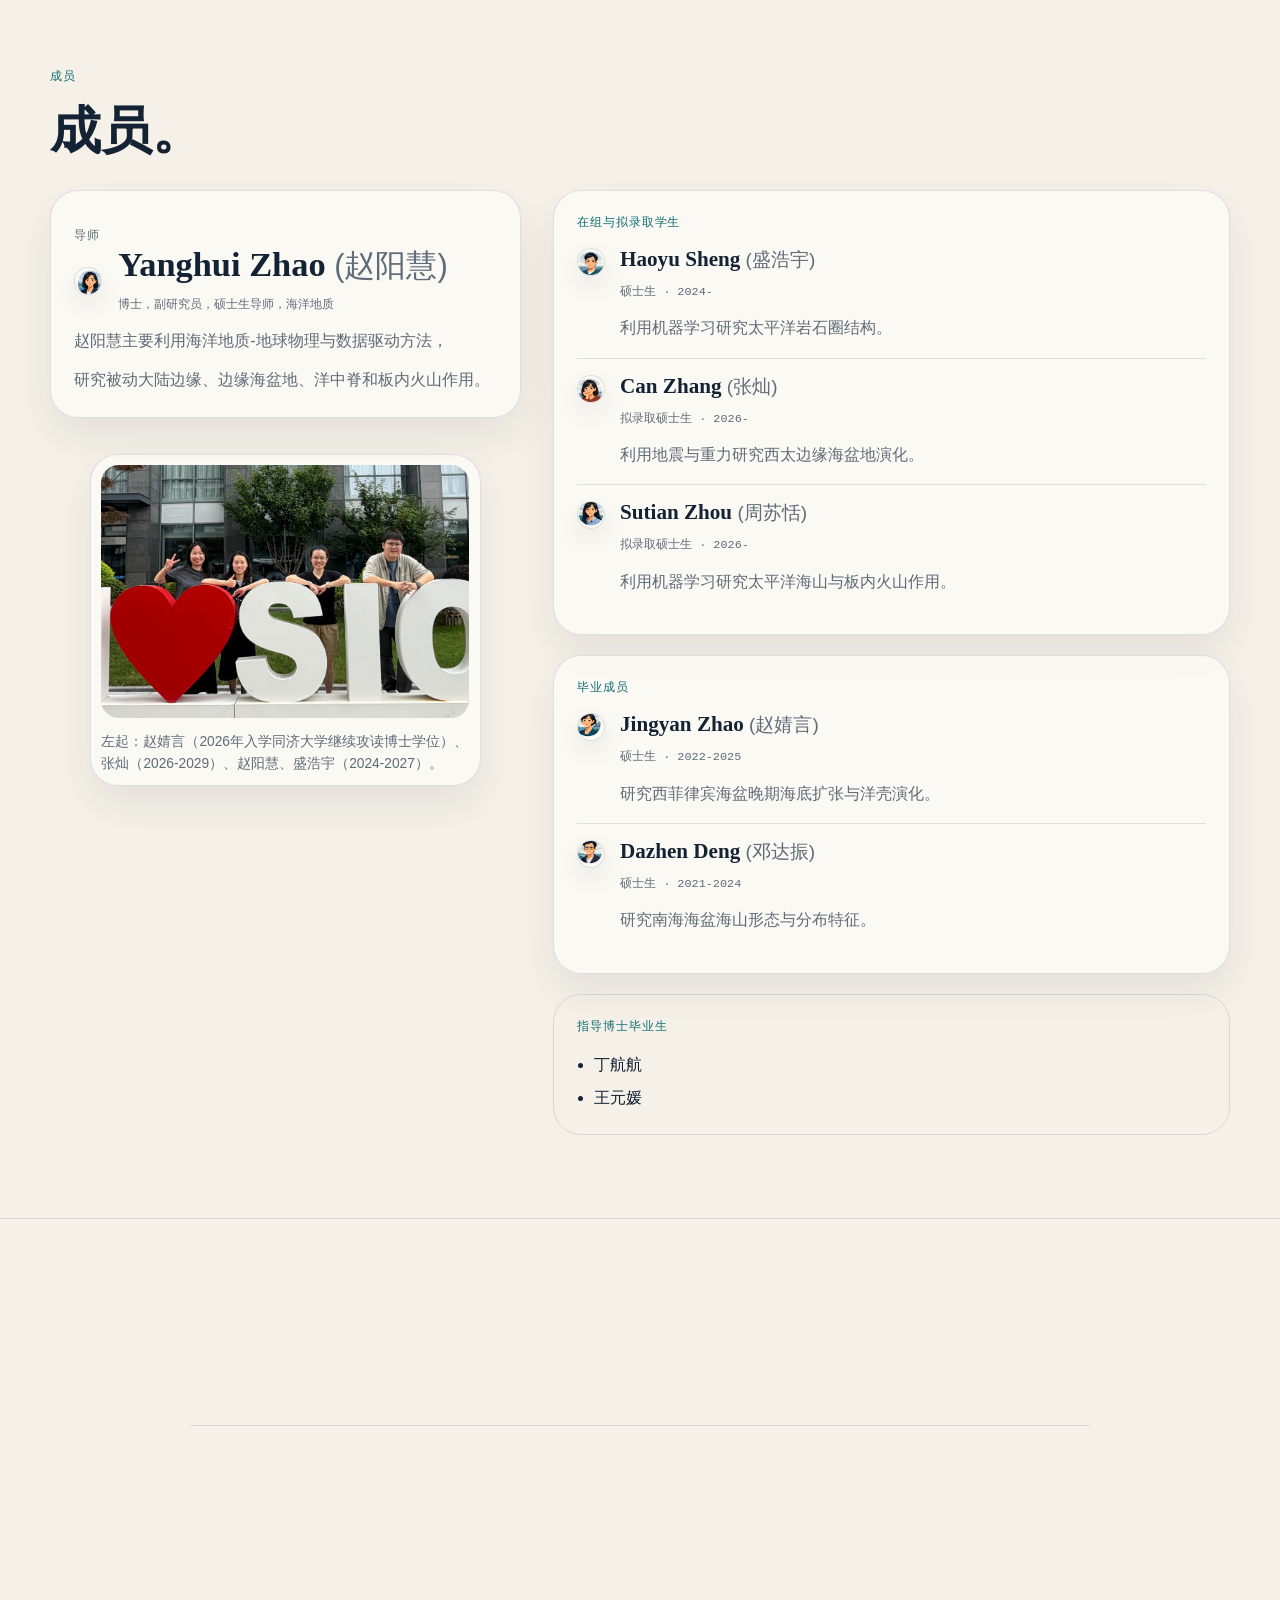
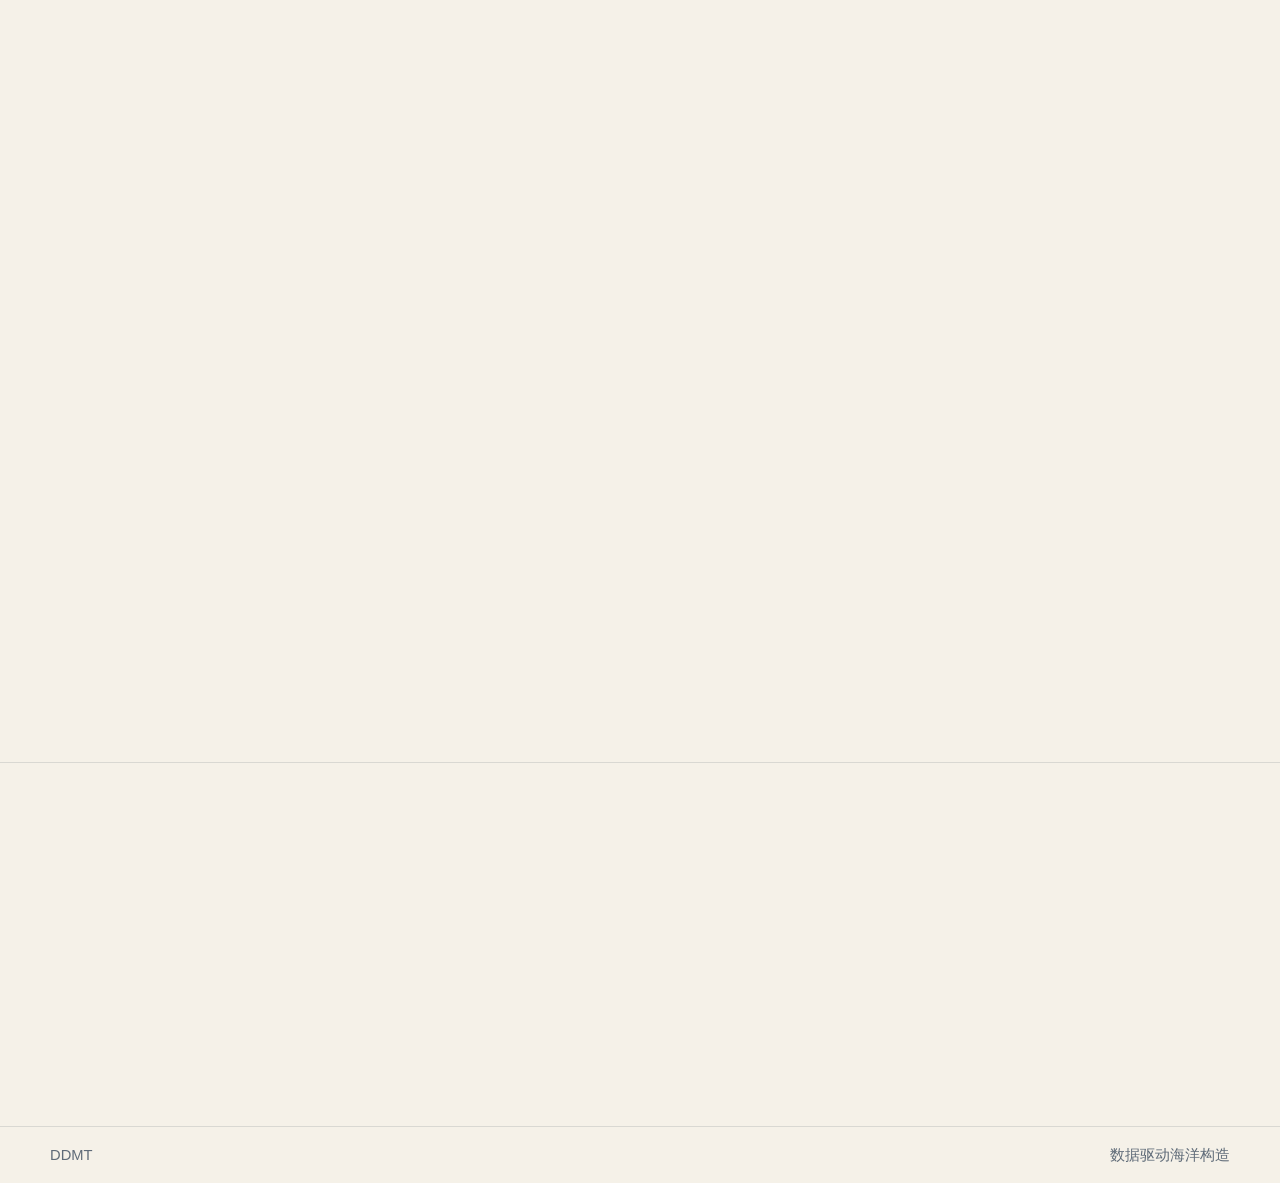
==== commit 91477eeb: "Add files via upload" ====
--- a/zh/index.html
+++ b/zh/index.html
@@ -46,7 +46,7 @@
             <p class="section-tag">DDMT · 自然资源部第二海洋研究所</p>
             <h1>数据驱动海洋构造。</h1>
             <p class="hero-mission">
-              我们结合机器学习、地震、重力与海底地形数据，研究海底结构及其构造演化。
+              我们结合多道地震、重力异常和海底地形等多源地质地球物理数据与机器学习方法，研究海底结构及其构造演化。
             </p>
 
             <div class="hero-actions">
@@ -56,7 +56,7 @@
 
             <p class="hero-note">
               <span>招生</span>
-              欢迎对海洋地球物理和数据驱动地学感兴趣的硕士生联系。
+              欢迎对海洋地质和数据驱动地学感兴趣的硕士生联系。
             </p>
           </div>
 
@@ -83,22 +83,22 @@
               <p class="mono-label">方向 01</p>
               <h3>海底结构与岩石圈演化。</h3>
               <p>
-                我们综合地震、重力和海底地形数据，刻画离散板块环境中的盆地结构、
-                壳体构造及构造—岩浆耦合作用。
+                我们综合地震、重力和海底地形等数据，分析离散板块环境中的盆地与地壳结构特征，
+                以及其所反映的构造—岩浆耦合作用。
               </p>
               <ul class="plain-list">
-                <li>中国海域被动大陆边缘</li>
-                <li>西太平洋弧后盆地</li>
-                <li>洋中脊起始、扩张及扩张后变形</li>
+                <li>中国海被动大陆边缘</li>
+                <li>西太平洋边缘海盆地</li>
+                <li>洋中脊起始、扩张及扩张后改造</li>
               </ul>
             </article>
 
             <article class="research-pillar research-pillar--secondary" data-reveal>
               <p class="mono-label">方向 02</p>
-              <h3>海山与板内火山作用的机器学习。</h3>
+              <h3>海底火山与板内火山作用的机器学习。</h3>
               <p>
-                我们利用高斯过程、随机森林和无监督聚类，识别海山形态、弹性厚度变化
-                及控制板内火山作用的构造因素。
+                我们利用高斯过程、随机森林、无监督聚类和可解释机器学习等方法，
+                研究海山地形地貌与岩石圈加载结构，并探讨板内火山作用的成因机制。
               </p>
               <ul class="plain-list">
                 <li>太平洋海山体系</li>
@@ -109,9 +109,9 @@
           </div>
 
           <div class="method-band" data-reveal>
-            <span>地震</span>
+            <span>多道地震</span>
             <span>海底地形</span>
-            <span>重力</span>
+            <span>重力异常</span>
             <span>构造重建</span>
             <span>高斯过程</span>
             <span>随机森林</span>
@@ -130,19 +130,19 @@
           <div class="people-grid">
             <div class="people-aside">
               <article class="faculty-note" data-reveal>
-                <p class="mono-label">教师</p>
+                <p class="mono-label">导师</p>
                 <div class="faculty-note__head">
                   <img class="person-card__avatar faculty-note__avatar" src="../assets/headshots/yanghui-zhao.png" alt="赵阳慧头像">
                   <div>
                     <h3>Yanghui Zhao <span>(赵阳慧)</span></h3>
-                    <p class="person-meta">博士，副研究员，海洋地质</p>
+                    <p class="person-meta">博士，副研究员，硕士生导师，海洋地质</p>
                   </div>
                 </div>
                 <p>
-                  赵阳慧主要研究被动大陆边缘、弧后盆地、洋中脊和板内火山作用。
+                  赵阳慧主要利用海洋地质-地球物理与数据驱动方法，
                 </p>
                 <p>
-                  她结合海洋地球物理与数据驱动方法，研究结构、岩浆作用与板块演化之间的关系。
+                  研究被动大陆边缘、边缘海盆地、洋中脊和板内火山作用。
                 </p>
               </article>
 
@@ -172,7 +172,7 @@
                   <div>
                     <h4>Can Zhang <span>(张灿)</span></h4>
                     <p class="person-meta">拟录取硕士生 · 2026-</p>
-                    <p>利用地震与重力资料研究华东海域盆地结构。</p>
+                    <p>利用地震与重力研究西太边缘海盆地演化。</p>
                   </div>
                 </article>
 
@@ -194,7 +194,7 @@
                   <div>
                     <h4>Jingyan Zhao <span>(赵婧言)</span></h4>
                     <p class="person-meta">硕士生 · 2022-2025</p>
-                    <p>研究西菲律宾海盆晚期扩张与洋壳演化。</p>
+                    <p>研究西菲律宾海盆晚期海底扩张与洋壳演化。</p>
                   </div>
                 </article>
 
@@ -203,7 +203,7 @@
                   <div>
                     <h4>Dazhen Deng <span>(邓达振)</span></h4>
                     <p class="person-meta">硕士生 · 2021-2024</p>
-                    <p>研究南海海盆海山分布特征。</p>
+                    <p>研究南海海盆海山形态与分布特征。</p>
                   </div>
                 </article>
               </section>
@@ -211,8 +211,8 @@
               <section class="roster roster--plain" data-reveal>
                 <p class="mono-label">指导博士毕业生</p>
                 <ul class="plain-list plain-list--tight">
-                  <li>Hanghang Ding (丁航航)</li>
-                  <li>Yuanyuan Wang (王元媛)</li>
+                  <li>丁航航</li>
+                  <li>王元媛</li>
                 </ul>
               </section>
             </div>
